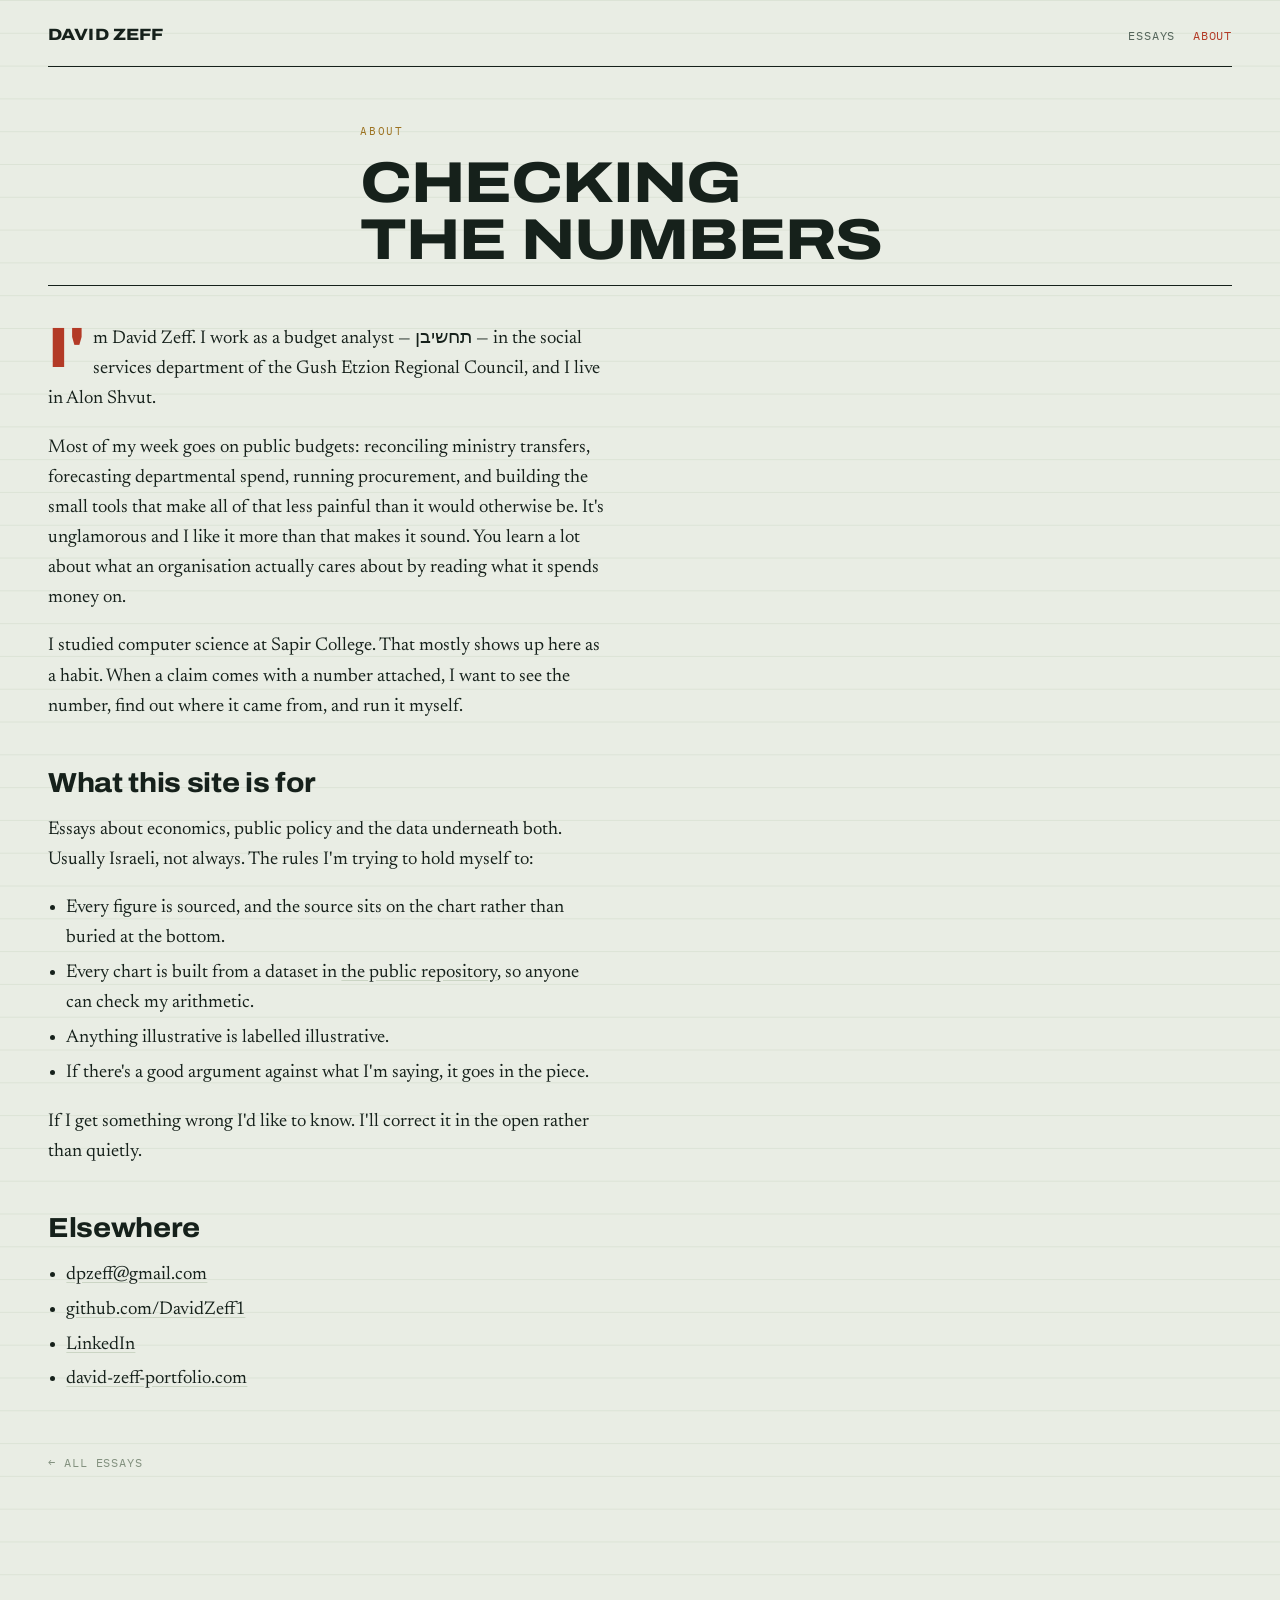
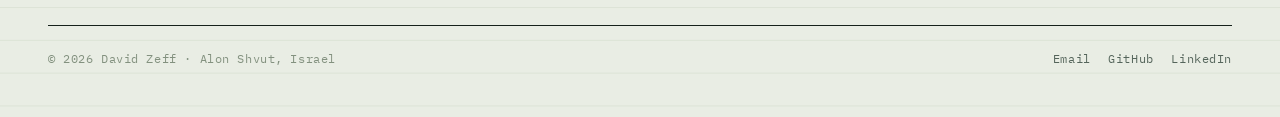
==== about.html @ 168966e4 "Rewrite the prose in a plainer voice; add flags to the country charts The essay leaned hard on a few" ====
<!DOCTYPE html>
<html lang="en">
<head>
<meta charset="utf-8">
<meta name="viewport" content="width=device-width, initial-scale=1">
<title>About — David Zeff</title>
<meta name="description" content="David Zeff — budget analyst at the Gush Etzion Regional Council, writing about economics, policy and data.">
<link rel="preconnect" href="https://fonts.googleapis.com">
<link rel="preconnect" href="https://fonts.gstatic.com" crossorigin>
<link href="https://fonts.googleapis.com/css2?family=Archivo:wdth,wght@62..125,100..900&family=IBM+Plex+Mono:wght@400;500;600&family=Newsreader:opsz,wght@6..72,300..700&display=swap" rel="stylesheet">
<link rel="stylesheet" href="assets/styles.css">
</head>
<body>
<a class="skip" href="#main">Skip to content</a>
<div class="shell">
  <header class="masthead">
    <a class="masthead__name" href="./">David Zeff</a>
    <nav class="masthead__nav">
      <a href="./">Essays</a>
      <a href="about.html" aria-current="page">About</a>
    </nav>
  </header>

  <main id="main" class="article">
    <div class="article__head">
      <div class="col">
        <p class="eyebrow">About</p>
        <h1 class="article__title">Checking the numbers</h1>
      </div>
    </div>

    <div class="prose">
      <p class="lede">I'm David Zeff. I work as a budget analyst — תחשיבן — in the social services
        department of the Gush Etzion Regional Council, and I live in Alon Shvut.</p>

      <p>Most of my week goes on public budgets: reconciling ministry transfers, forecasting
        departmental spend, running procurement, and building the small tools that make all of that
        less painful than it would otherwise be. It's unglamorous and I like it more than that makes
        it sound. You learn a lot about what an organisation actually cares about by reading what it
        spends money on.</p>

      <p>I studied computer science at Sapir College. That mostly shows up here as a habit. When a
        claim comes with a number attached, I want to see the number, find out where it came from,
        and run it myself.</p>

      <h2>What this site is for</h2>

      <p>Essays about economics, public policy and the data underneath both. Usually Israeli, not
        always. The rules I'm trying to hold myself to:</p>

      <ul>
        <li>Every figure is sourced, and the source sits on the chart rather than buried at the bottom.</li>
        <li>Every chart is built from a dataset in <a href="https://github.com/DavidZeff1">the public
          repository</a>, so anyone can check my arithmetic.</li>
        <li>Anything illustrative is labelled illustrative.</li>
        <li>If there's a good argument against what I'm saying, it goes in the piece.</li>
      </ul>

      <p>If I get something wrong I'd like to know. I'll correct it in the open rather than
        quietly.</p>

      <h2>Elsewhere</h2>
      <ul>
        <li><a href="mailto:dpzeff@gmail.com">dpzeff@gmail.com</a></li>
        <li><a href="https://github.com/DavidZeff1">github.com/DavidZeff1</a></li>
        <li><a href="https://linkedin.com/in/david-zeff-computerscience141592">LinkedIn</a></li>
        <li><a href="https://david-zeff-portfolio.com">david-zeff-portfolio.com</a></li>
      </ul>

      <p><a class="backlink" href="./">← All essays</a></p>
    </div>
  </main>

  <footer class="foot">
    <span>© 2026 David Zeff · Alon Shvut, Israel</span>
    <span class="foot__links">
      <a href="mailto:dpzeff@gmail.com">Email</a>
      <a href="https://github.com/DavidZeff1">GitHub</a>
      <a href="https://linkedin.com/in/david-zeff-computerscience141592">LinkedIn</a>
    </span>
  </footer>
</div>
</body>
</html>
---- assets/styles.css ----
/* ==================================================================
   David Zeff — design tokens
   Palette is drawn from accountants' ledger paper and the colours of
   Israeli banknotes: a cool green-grey stock, deep green-black ink,
   the red of the ₪20 note for prices, the teal of value regained.
   ================================================================== */
:root {
  --paper:    #E9EDE4;
  --panel:    #F4F6F0;
  --ink:      #16211B;
  --ink-soft: #55655B;
  --ink-mute: #83917F;
  --rule:     #CBD5C4;
  --rule-2:   #DCE3D6;
  --price:    #B33A26;
  --gain:     #1B6A5C;
  --gold:     #9C7220;

  --display: 'Archivo', system-ui, sans-serif;
  --body:    'Newsreader', Georgia, serif;
  --mono:    'IBM Plex Mono', ui-monospace, monospace;

  --measure: 35rem;
  --gutter:  clamp(1.15rem, 5vw, 2.5rem);
}

*, *::before, *::after { box-sizing: border-box; }

html { -webkit-text-size-adjust: 100%; scroll-behavior: smooth; }
@media (prefers-reduced-motion: reduce) {
  html { scroll-behavior: auto; }
  *, *::before, *::after { animation-duration: .01ms !important; transition-duration: .01ms !important; }
}

body {
  margin: 0;
  background: var(--paper);
  color: var(--ink);
  font-family: var(--body);
  font-size: clamp(1.02rem, .4vw + .95rem, 1.16rem);
  line-height: 1.62;
  font-optical-sizing: auto;
  /* faint ledger rule, the material the whole thing sits on */
  background-image: linear-gradient(var(--rule-2) 1px, transparent 1px);
  background-size: 100% 2.05rem;
}

::selection { background: var(--gold); color: var(--panel); }

a { color: inherit; text-decoration-color: var(--rule); text-underline-offset: .18em; }
a:hover { text-decoration-color: var(--price); }
:focus-visible { outline: 2.5px solid var(--price); outline-offset: 3px; border-radius: 1px; }

.shell { width: min(100% - var(--gutter) * 2, 74rem); margin-inline: auto; }
.col   { width: min(100%, var(--measure)); margin-inline: auto; }

/* ---------- masthead ---------- */
.masthead {
  display: flex; align-items: baseline; justify-content: space-between;
  gap: 1rem; padding: 1.4rem 0 1.1rem; border-bottom: 1.5px solid var(--ink);
}
.masthead__name {
  font-family: var(--display); font-variation-settings: 'wdth' 118, 'wght' 800;
  font-size: 1.02rem; letter-spacing: .01em; text-transform: uppercase;
  text-decoration: none;
}
.masthead__nav { display: flex; gap: 1.1rem; font-family: var(--mono); font-size: .74rem;
  letter-spacing: .07em; text-transform: uppercase; }
.masthead__nav a { text-decoration: none; color: var(--ink-soft); }
.masthead__nav a:hover, .masthead__nav a[aria-current] { color: var(--price); }

/* ---------- eyebrow / labels ---------- */
.eyebrow {
  font-family: var(--mono); font-size: .7rem; letter-spacing: .16em;
  text-transform: uppercase; color: var(--gold); margin: 0 0 .85rem;
}

/* ---------- hero ---------- */
.hero { padding: clamp(2.4rem, 6vw, 4.2rem) 0 0; }
.hero__title {
  font-family: var(--display);
  font-variation-settings: 'wdth' 122, 'wght' 780;
  font-size: clamp(2.15rem, 7.2vw, 4.6rem);
  line-height: .96; letter-spacing: -.018em; text-transform: uppercase;
  margin: 0 0 1.1rem; max-width: 15ch; text-wrap: balance;
}
.hero__title em { font-style: normal; color: var(--price); }
.hero__deck {
  font-size: clamp(1.06rem, .5vw + 1rem, 1.28rem); color: var(--ink-soft);
  max-width: 46ch; margin: 0 0 1.6rem;
}
.hero__meta {
  font-family: var(--mono); font-size: .74rem; letter-spacing: .06em;
  text-transform: uppercase; color: var(--ink-mute);
  display: flex; flex-wrap: wrap; gap: .5rem 1rem; margin-bottom: 2.2rem;
}

/* ---------- figures ---------- */
.figure { margin: 2.9rem 0; }
.figure--wide { width: min(100%, 68rem); margin-inline: auto; }
.figure__frame {
  background: var(--panel); border: 1.5px solid var(--ink);
  padding: clamp(.9rem, 2.4vw, 1.5rem); overflow: hidden;
}
.figure__title {
  font-family: var(--display); font-variation-settings: 'wdth' 112, 'wght' 720;
  font-size: clamp(1rem, .5vw + .9rem, 1.2rem); text-transform: uppercase;
  letter-spacing: -.005em; margin: 0 0 .3rem;
}
.figure__sub { font-size: .93rem; color: var(--ink-soft); margin: 0 0 1.1rem; max-width: 60ch; }
.figure__src {
  font-family: var(--mono); font-size: .68rem; line-height: 1.55; color: var(--ink-mute);
  margin: .85rem 0 0; padding-top: .7rem; border-top: 1px solid var(--rule); max-width: 72ch;
}
.chart-svg { display: block; overflow: visible; }

/* ---------- chart internals ---------- */
.slope-line   { stroke: var(--rule); stroke-width: 1.1; }
.slope-line.is-named  { stroke: var(--ink-mute); stroke-width: 1.4; }
.slope-line.is-israel { stroke: var(--price); stroke-width: 3; stroke-linecap: round; }
.slope-dot    { fill: var(--ink-soft); }
.slope-dot.is-israel { fill: var(--price); }
.slope-name   { font-family: var(--mono); font-size: 10px; fill: var(--ink-soft);
                font-variant-numeric: tabular-nums; }
.slope-name.is-israel { fill: var(--price); font-weight: 600; font-size: 11.5px; }
.slope-head   { font-family: var(--mono); font-size: 10px; letter-spacing: .1em; fill: var(--ink); }
.slope-sub    { font-family: var(--mono); font-size: 9px; fill: var(--ink-mute); }

.bar          { fill: var(--ink-mute); }
.bar.is-high  { fill: var(--gold); }
.bar.is-israel{ fill: var(--price); }
.bar-name     { font-family: var(--mono); font-size: 10px; fill: var(--ink-soft); }
.bar-name.is-israel, .bar-val.is-israel { fill: var(--price); font-weight: 600; }
.bar-val      { font-family: var(--mono); font-size: 10px; fill: var(--ink-soft);
                font-variant-numeric: tabular-nums; }

.rule-v { stroke: var(--rule); stroke-width: 1; }
.rule-h { stroke: var(--rule-2); stroke-width: 1; }
.rule-avg { stroke: var(--gain); stroke-width: 1.4; stroke-dasharray: 3 3; }
.axis-lab { font-family: var(--mono); font-size: 9.5px; fill: var(--ink-mute);
            font-variant-numeric: tabular-nums; }
.axis-title { font-family: var(--mono); font-size: 9.5px; letter-spacing: .1em; fill: var(--ink-soft); }

.dot { fill: var(--ink-mute); opacity: .62; }
.dot.is-israel { fill: var(--price); opacity: 1; }
.trend { stroke: var(--gain); stroke-width: 1.5; stroke-dasharray: 5 4; }
.gap-line { stroke: var(--price); stroke-width: 1.2; stroke-dasharray: 2 3; }
.pt-name { font-family: var(--mono); font-size: 11px; font-weight: 600; letter-spacing: .08em; }
.pt-name.is-israel { fill: var(--price); }
.pt-note { font-family: var(--mono); font-size: 9.5px; fill: var(--ink-soft); }

.bud       { stroke: var(--panel); stroke-width: 1.5; }
.bud-0 { fill: #2C4038; } .bud-1 { fill: #46584D; }
.bud-2 { fill: #6E7C71; } .bud-3 { fill: #97A197; }
.bud-left  { fill: var(--gain); }
.bud-lab   { font-family: var(--mono); font-size: 9px; letter-spacing: .07em; fill: var(--panel); }
.bud-num   { font-family: var(--mono); font-size: 11px; font-weight: 600; fill: var(--panel);
             font-variant-numeric: tabular-nums; }
.bud-head  { font-family: var(--mono); font-size: 9.5px; letter-spacing: .11em; fill: var(--ink-soft); }
.bud-foot  { font-family: var(--mono); font-size: 10px; fill: var(--gain); }

/* ---------- article ---------- */
.article { padding-bottom: 4rem; }
.article__head { padding: clamp(2rem, 5vw, 3.4rem) 0 0; border-bottom: 1.5px solid var(--ink);
  margin-bottom: 2.4rem; }
.article__title {
  font-family: var(--display); font-variation-settings: 'wdth' 120, 'wght' 780;
  font-size: clamp(1.95rem, 6vw, 3.6rem); line-height: 1; letter-spacing: -.018em;
  text-transform: uppercase; margin: 0 0 1rem; max-width: 17ch; text-wrap: balance;
}
.article__deck { font-size: clamp(1.05rem, .5vw + 1rem, 1.24rem); color: var(--ink-soft);
  max-width: 52ch; margin: 0 0 1.4rem; }
.article__meta { font-family: var(--mono); font-size: .72rem; letter-spacing: .07em;
  text-transform: uppercase; color: var(--ink-mute); display: flex; flex-wrap: wrap;
  gap: .4rem .95rem; padding-bottom: 1.5rem; }

.prose > * { margin-inline: auto; width: min(100%, var(--measure)); }
.prose > .figure--wide, .prose > .keylist { width: min(100%, 68rem); }
.prose p { margin: 0 0 1.15rem; }
.prose h2 {
  font-family: var(--display); font-variation-settings: 'wdth' 108, 'wght' 760;
  font-size: clamp(1.32rem, 1vw + 1.1rem, 1.72rem); line-height: 1.12;
  letter-spacing: -.012em; margin: 2.9rem 0 1rem; text-wrap: balance;
}
.prose h3 {
  font-family: var(--display); font-variation-settings: 'wdth' 102, 'wght' 700;
  font-size: 1.08rem; margin: 2.1rem 0 .6rem; letter-spacing: -.005em;
}
.prose h3 .num {
  font-family: var(--mono); font-size: .78rem; color: var(--price);
  margin-right: .55rem; font-weight: 600;
}
.prose ul { margin: 0 0 1.15rem; padding-left: 1.15rem; }
.prose li { margin-bottom: .3rem; }
.prose strong { font-weight: 650; }
.prose em.term { font-style: normal; font-family: var(--mono); font-size: .88em;
  background: var(--panel); padding: .05em .3em; border-bottom: 1px solid var(--rule); }

.lede::first-letter {
  font-family: var(--display); font-variation-settings: 'wdth' 122, 'wght' 800;
  float: left; font-size: 3.55rem; line-height: .78; padding: .1rem .5rem .1rem 0;
  color: var(--price);
}

.pull {
  border-left: 3px solid var(--price); padding: .15rem 0 .15rem 1.15rem;
  margin: 2.1rem auto; font-family: var(--display);
  font-variation-settings: 'wdth' 106, 'wght' 620;
  font-size: clamp(1.16rem, 1vw + 1rem, 1.46rem); line-height: 1.25; letter-spacing: -.01em;
}

.note {
  background: var(--panel); border: 1.5px solid var(--rule); padding: 1.1rem 1.25rem;
  margin: 2.2rem auto; font-size: .96rem;
}
.note p { margin: 0 0 .7rem; }
.note p:last-child { margin-bottom: 0; }
.note__tag { font-family: var(--mono); font-size: .67rem; letter-spacing: .14em;
  text-transform: uppercase; color: var(--gain); display: block; margin-bottom: .5rem; }

/* key numbers strip */
.keylist { display: grid; gap: 1px; background: var(--ink); border: 1.5px solid var(--ink);
  grid-template-columns: repeat(auto-fit, minmax(11rem, 1fr)); margin: 2.4rem auto; }
.keylist div { background: var(--panel); padding: 1.05rem 1.1rem; }
.keylist dt { font-family: var(--mono); font-size: .66rem; letter-spacing: .1em;
  text-transform: uppercase; color: var(--ink-mute); margin-bottom: .45rem; }
.keylist dd { margin: 0; font-family: var(--display);
  font-variation-settings: 'wdth' 112, 'wght' 760; font-size: 1.75rem; line-height: 1;
  font-variant-numeric: tabular-nums; }
.keylist dd small { display: block; font-family: var(--body); font-variation-settings: normal;
  font-size: .8rem; font-weight: 400; color: var(--ink-soft); margin-top: .4rem; line-height: 1.4; }
.keylist .hot dd { color: var(--price); }

/* ---------- post list ---------- */
.postlist { border-top: 1.5px solid var(--ink); margin-top: 3rem; }
.postlist__item { display: block; text-decoration: none; padding: 1.5rem 0;
  border-bottom: 1px solid var(--rule); transition: padding-left .18s ease; }
.postlist__item:hover { padding-left: .55rem; }
.postlist__kicker { font-family: var(--mono); font-size: .68rem; letter-spacing: .1em;
  text-transform: uppercase; color: var(--ink-mute); display: block; margin-bottom: .5rem; }
.postlist__title { font-family: var(--display);
  font-variation-settings: 'wdth' 110, 'wght' 720; font-size: clamp(1.15rem, 2vw, 1.5rem);
  line-height: 1.16; margin: 0 0 .45rem; }
.postlist__item:hover .postlist__title { color: var(--price); }
.postlist__blurb { color: var(--ink-soft); font-size: .98rem; margin: 0; max-width: 56ch; }
.postlist__soon { padding: 1.5rem 0; border-bottom: 1px solid var(--rule);
  font-family: var(--mono); font-size: .78rem; color: var(--ink-mute); }

/* ---------- about ---------- */
.bio { border-top: 1.5px solid var(--ink); margin-top: 3.4rem; padding-top: 1.6rem;
  display: grid; gap: 1.4rem; grid-template-columns: minmax(0, 1fr); }
@media (min-width: 46rem) { .bio { grid-template-columns: 12rem minmax(0, 1fr); gap: 2.2rem; } }
.bio__label { font-family: var(--mono); font-size: .7rem; letter-spacing: .14em;
  text-transform: uppercase; color: var(--gold); }
.bio p { margin: 0 0 .9rem; max-width: 54ch; }
.bio p:last-child { margin-bottom: 0; }

/* ---------- footer ---------- */
.foot { border-top: 1.5px solid var(--ink); margin-top: 4rem; padding: 1.5rem 0 3rem;
  display: flex; flex-wrap: wrap; gap: .6rem 1.4rem; justify-content: space-between;
  font-family: var(--mono); font-size: .72rem; letter-spacing: .05em; color: var(--ink-mute); }
.foot a { color: var(--ink-soft); text-decoration: none; }
.foot a:hover { color: var(--price); }
.foot__links { display: flex; flex-wrap: wrap; gap: 1.1rem; }

.backlink { font-family: var(--mono); font-size: .72rem; letter-spacing: .08em;
  text-transform: uppercase; color: var(--ink-mute); text-decoration: none;
  display: inline-block; margin-top: 2.6rem; }
.backlink:hover { color: var(--price); }

.skip { position: absolute; left: -9999px; }
.skip:focus { left: var(--gutter); top: .6rem; z-index: 20; background: var(--ink);
  color: var(--paper); padding: .55rem .9rem; font-family: var(--mono); font-size: .78rem; }
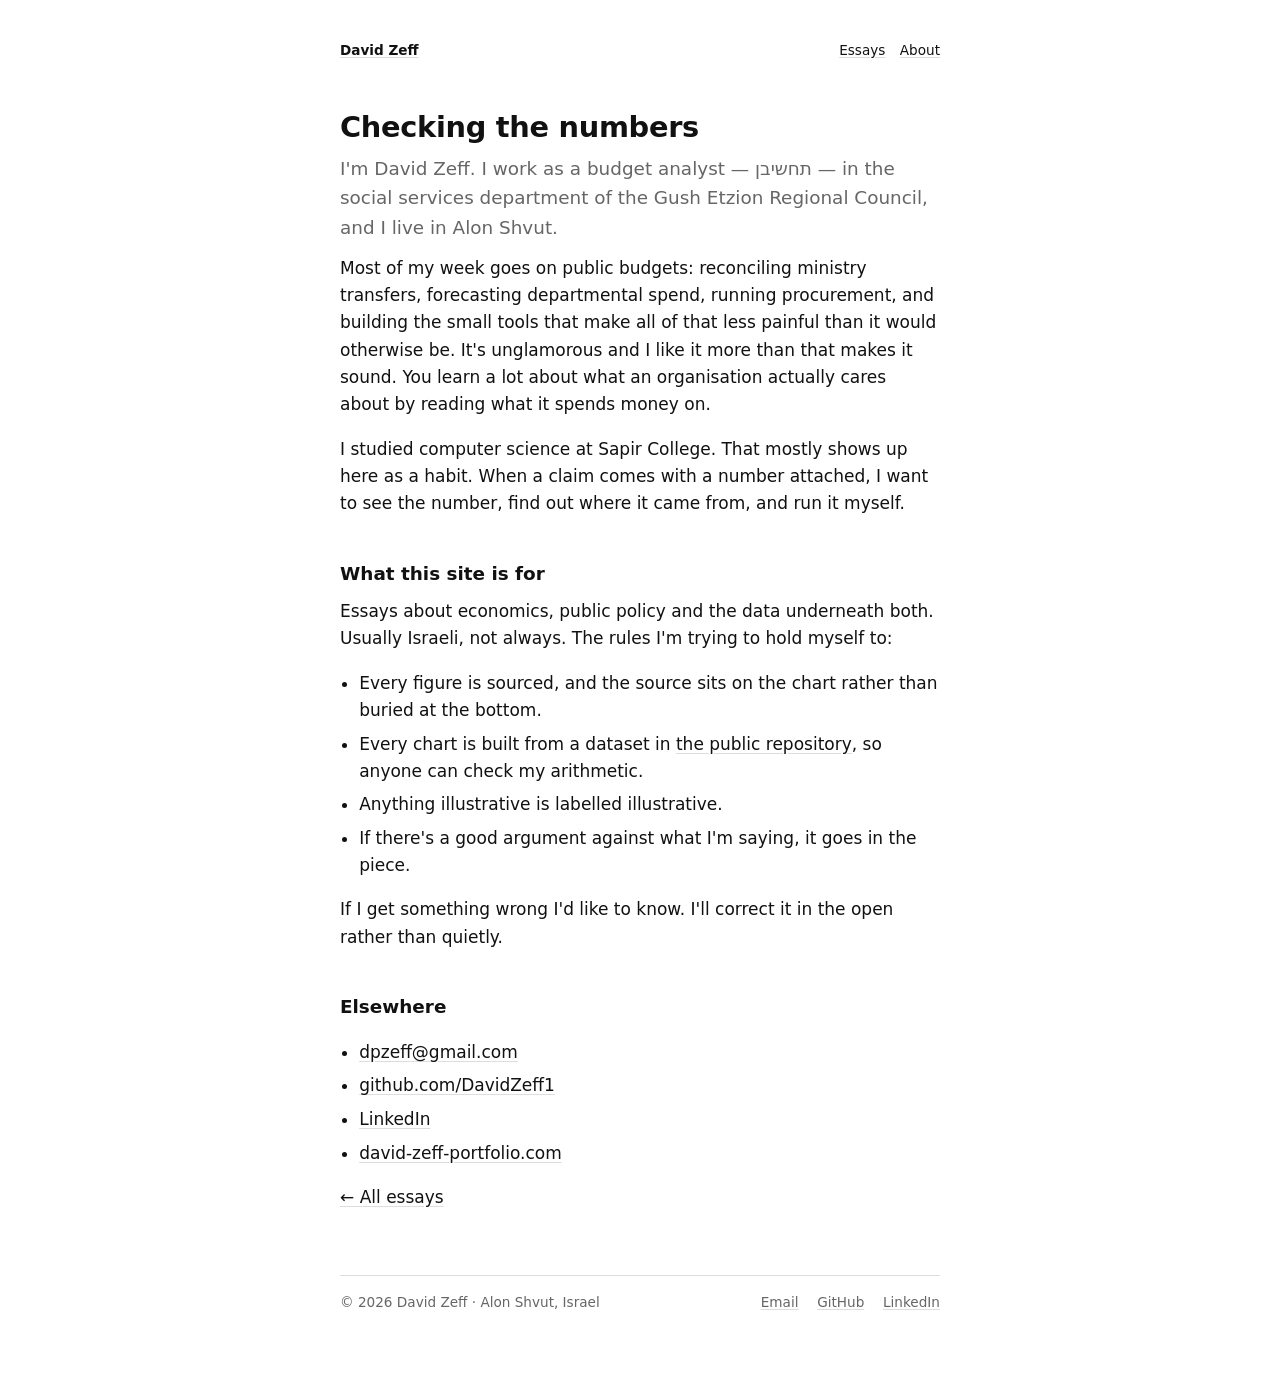
==== commit 65c12e91: "Strip the styling back: minimal CSS, plain markup, no web fonts Replaces the design-token system wit" ====
--- a/about.html
+++ b/about.html
@@ -5,80 +5,67 @@
 <meta name="viewport" content="width=device-width, initial-scale=1">
 <title>About — David Zeff</title>
 <meta name="description" content="David Zeff — budget analyst at the Gush Etzion Regional Council, writing about economics, policy and data.">
-<link rel="preconnect" href="https://fonts.googleapis.com">
-<link rel="preconnect" href="https://fonts.gstatic.com" crossorigin>
-<link href="https://fonts.googleapis.com/css2?family=Archivo:wdth,wght@62..125,100..900&family=IBM+Plex+Mono:wght@400;500;600&family=Newsreader:opsz,wght@6..72,300..700&display=swap" rel="stylesheet">
 <link rel="stylesheet" href="assets/styles.css">
 </head>
 <body>
 <a class="skip" href="#main">Skip to content</a>
-<div class="shell">
-  <header class="masthead">
-    <a class="masthead__name" href="./">David Zeff</a>
-    <nav class="masthead__nav">
-      <a href="./">Essays</a>
-      <a href="about.html" aria-current="page">About</a>
-    </nav>
-  </header>
 
-  <main id="main" class="article">
-    <div class="article__head">
-      <div class="col">
-        <p class="eyebrow">About</p>
-        <h1 class="article__title">Checking the numbers</h1>
-      </div>
-    </div>
+<header>
+  <a href="./"><b>David Zeff</b></a>
+  <nav><a href="./">Essays</a><a href="about.html">About</a></nav>
+</header>
 
-    <div class="prose">
-      <p class="lede">I'm David Zeff. I work as a budget analyst — תחשיבן — in the social services
-        department of the Gush Etzion Regional Council, and I live in Alon Shvut.</p>
+<main id="main">
 
-      <p>Most of my week goes on public budgets: reconciling ministry transfers, forecasting
-        departmental spend, running procurement, and building the small tools that make all of that
-        less painful than it would otherwise be. It's unglamorous and I like it more than that makes
-        it sound. You learn a lot about what an organisation actually cares about by reading what it
-        spends money on.</p>
+  <h1>Checking the numbers</h1>
+  <p class="deck">I'm David Zeff. I work as a budget analyst — תחשיבן — in the social services
+    department of the Gush Etzion Regional Council, and I live in Alon Shvut.</p>
 
-      <p>I studied computer science at Sapir College. That mostly shows up here as a habit. When a
-        claim comes with a number attached, I want to see the number, find out where it came from,
-        and run it myself.</p>
+  <p>Most of my week goes on public budgets: reconciling ministry transfers, forecasting
+    departmental spend, running procurement, and building the small tools that make all of that
+    less painful than it would otherwise be. It's unglamorous and I like it more than that makes
+    it sound. You learn a lot about what an organisation actually cares about by reading what it
+    spends money on.</p>
 
-      <h2>What this site is for</h2>
+  <p>I studied computer science at Sapir College. That mostly shows up here as a habit. When a
+    claim comes with a number attached, I want to see the number, find out where it came from,
+    and run it myself.</p>
 
-      <p>Essays about economics, public policy and the data underneath both. Usually Israeli, not
-        always. The rules I'm trying to hold myself to:</p>
+  <h2>What this site is for</h2>
 
-      <ul>
-        <li>Every figure is sourced, and the source sits on the chart rather than buried at the bottom.</li>
-        <li>Every chart is built from a dataset in <a href="https://github.com/DavidZeff1">the public
-          repository</a>, so anyone can check my arithmetic.</li>
-        <li>Anything illustrative is labelled illustrative.</li>
-        <li>If there's a good argument against what I'm saying, it goes in the piece.</li>
-      </ul>
+  <p>Essays about economics, public policy and the data underneath both. Usually Israeli, not
+    always. The rules I'm trying to hold myself to:</p>
 
-      <p>If I get something wrong I'd like to know. I'll correct it in the open rather than
-        quietly.</p>
+  <ul>
+    <li>Every figure is sourced, and the source sits on the chart rather than buried at the bottom.</li>
+    <li>Every chart is built from a dataset in <a href="https://github.com/DavidZeff1">the public
+      repository</a>, so anyone can check my arithmetic.</li>
+    <li>Anything illustrative is labelled illustrative.</li>
+    <li>If there's a good argument against what I'm saying, it goes in the piece.</li>
+  </ul>
 
-      <h2>Elsewhere</h2>
-      <ul>
-        <li><a href="mailto:dpzeff@gmail.com">dpzeff@gmail.com</a></li>
-        <li><a href="https://github.com/DavidZeff1">github.com/DavidZeff1</a></li>
-        <li><a href="https://linkedin.com/in/david-zeff-computerscience141592">LinkedIn</a></li>
-        <li><a href="https://david-zeff-portfolio.com">david-zeff-portfolio.com</a></li>
-      </ul>
+  <p>If I get something wrong I'd like to know. I'll correct it in the open rather than quietly.</p>
 
-      <p><a class="backlink" href="./">← All essays</a></p>
-    </div>
-  </main>
+  <h2>Elsewhere</h2>
+  <ul>
+    <li><a href="mailto:dpzeff@gmail.com">dpzeff@gmail.com</a></li>
+    <li><a href="https://github.com/DavidZeff1">github.com/DavidZeff1</a></li>
+    <li><a href="https://linkedin.com/in/david-zeff-computerscience141592">LinkedIn</a></li>
+    <li><a href="https://david-zeff-portfolio.com">david-zeff-portfolio.com</a></li>
+  </ul>
 
-  <footer class="foot">
-    <span>© 2026 David Zeff · Alon Shvut, Israel</span>
-    <span class="foot__links">
-      <a href="mailto:dpzeff@gmail.com">Email</a>
-      <a href="https://github.com/DavidZeff1">GitHub</a>
-      <a href="https://linkedin.com/in/david-zeff-computerscience141592">LinkedIn</a>
-    </span>
-  </footer>
-</div>
+  <p><a href="./">← All essays</a></p>
+
+</main>
+
+<footer>
+  <span>© 2026 David Zeff · Alon Shvut, Israel</span>
+  <span>
+    <a href="mailto:dpzeff@gmail.com">Email</a>
+    <a href="https://github.com/DavidZeff1">GitHub</a>
+    <a href="https://linkedin.com/in/david-zeff-computerscience141592">LinkedIn</a>
+  </span>
+</footer>
+
 </body>
 </html>
--- a/assets/styles.css
+++ b/assets/styles.css
@@ -1,273 +1,107 @@
-/* ==================================================================
-   David Zeff — design tokens
-   Palette is drawn from accountants' ledger paper and the colours of
-   Israeli banknotes: a cool green-grey stock, deep green-black ink,
-   the red of the ₪20 note for prices, the teal of value regained.
-   ================================================================== */
+/* ------------------------------------------------------------------
+   Minimal stylesheet. System fonts, one column, one accent colour.
+   No web fonts, so no external requests.
+   ------------------------------------------------------------------ */
+
 :root {
-  --paper:    #E9EDE4;
-  --panel:    #F4F6F0;
-  --ink:      #16211B;
-  --ink-soft: #55655B;
-  --ink-mute: #83917F;
-  --rule:     #CBD5C4;
-  --rule-2:   #DCE3D6;
-  --price:    #B33A26;
-  --gain:     #1B6A5C;
-  --gold:     #9C7220;
-
-  --display: 'Archivo', system-ui, sans-serif;
-  --body:    'Newsreader', Georgia, serif;
-  --mono:    'IBM Plex Mono', ui-monospace, monospace;
-
-  --measure: 35rem;
-  --gutter:  clamp(1.15rem, 5vw, 2.5rem);
+  --fg:     #111;
+  --muted:  #666;
+  --line:   #ddd;
+  --accent: #b3311f;
+  --mono:   ui-monospace, SFMono-Regular, Menlo, monospace;
 }
 
 *, *::before, *::after { box-sizing: border-box; }
 
-html { -webkit-text-size-adjust: 100%; scroll-behavior: smooth; }
-@media (prefers-reduced-motion: reduce) {
-  html { scroll-behavior: auto; }
-  *, *::before, *::after { animation-duration: .01ms !important; transition-duration: .01ms !important; }
+body {
+  max-width: 40rem;
+  margin: 0 auto;
+  padding: 2.5rem 1.25rem 4rem;
+  background: #fff;
+  color: var(--fg);
+  font: 1.0625rem/1.6 system-ui, -apple-system, sans-serif;
 }
 
-body {
-  margin: 0;
-  background: var(--paper);
-  color: var(--ink);
-  font-family: var(--body);
-  font-size: clamp(1.02rem, .4vw + .95rem, 1.16rem);
-  line-height: 1.62;
-  font-optical-sizing: auto;
-  /* faint ledger rule, the material the whole thing sits on */
-  background-image: linear-gradient(var(--rule-2) 1px, transparent 1px);
-  background-size: 100% 2.05rem;
+a { color: inherit; text-decoration-color: var(--line); text-underline-offset: .15em; }
+a:hover { text-decoration-color: var(--accent); }
+
+/* --- header and footer --- */
+header, footer {
+  display: flex; justify-content: space-between; flex-wrap: wrap;
+  gap: .5rem 1rem; font-size: .85rem;
 }
+header { margin-bottom: 3rem; }
+footer { margin-top: 4rem; padding-top: 1rem; border-top: 1px solid var(--line); color: var(--muted); }
+nav a + a, footer span a + a { margin-left: .9rem; }
 
-::selection { background: var(--gold); color: var(--panel); }
+/* --- text --- */
+h1 { font-size: 1.8rem; line-height: 1.2; margin: 0 0 .6rem; letter-spacing: -.01em; }
+h2 { font-size: 1.15rem; margin: 2.6rem 0 .6rem; }
+h3 { font-size: 1rem; margin: 1.8rem 0 .4rem; }
+p  { margin: 0 0 1.1rem; }
+ul, ol { padding-left: 1.2rem; }
+li { margin-bottom: .4rem; }
 
-a { color: inherit; text-decoration-color: var(--rule); text-underline-offset: .18em; }
-a:hover { text-decoration-color: var(--price); }
-:focus-visible { outline: 2.5px solid var(--price); outline-offset: 3px; border-radius: 1px; }
+.deck { font-size: 1.15rem; color: var(--muted); margin-bottom: .8rem; }
+.meta { font-family: var(--mono); font-size: .75rem; color: var(--muted); margin-bottom: 2.5rem; }
+.meta span + span::before { content: " · "; }
 
-.shell { width: min(100% - var(--gutter) * 2, 74rem); margin-inline: auto; }
-.col   { width: min(100%, var(--measure)); margin-inline: auto; }
+blockquote { margin: 2.2rem 0; padding-left: 1rem; border-left: 2px solid var(--accent); font-size: 1.15rem; }
+aside { margin: 2.2rem 0; padding-left: 1rem; border-left: 2px solid var(--line); font-size: .95rem; color: var(--muted); }
+aside b { color: var(--fg); }
 
-/* ---------- masthead ---------- */
-.masthead {
-  display: flex; align-items: baseline; justify-content: space-between;
-  gap: 1rem; padding: 1.4rem 0 1.1rem; border-bottom: 1.5px solid var(--ink);
-}
-.masthead__name {
-  font-family: var(--display); font-variation-settings: 'wdth' 118, 'wght' 800;
-  font-size: 1.02rem; letter-spacing: .01em; text-transform: uppercase;
-  text-decoration: none;
-}
-.masthead__nav { display: flex; gap: 1.1rem; font-family: var(--mono); font-size: .74rem;
-  letter-spacing: .07em; text-transform: uppercase; }
-.masthead__nav a { text-decoration: none; color: var(--ink-soft); }
-.masthead__nav a:hover, .masthead__nav a[aria-current] { color: var(--price); }
+/* --- key numbers --- */
+dl { display: grid; grid-template-columns: repeat(auto-fit, minmax(8.5rem, 1fr)); gap: 1.2rem;
+     margin: 2rem 0; padding: 1.2rem 0; border-top: 1px solid var(--line); border-bottom: 1px solid var(--line); }
+dt { font-family: var(--mono); font-size: .7rem; color: var(--muted); }
+dd { margin: .25rem 0 0; font-size: 1.4rem; line-height: 1.1; }
+dd small { display: block; font-size: .8rem; color: var(--muted); margin-top: .3rem; line-height: 1.4; }
+.hi dd { color: var(--accent); }
 
-/* ---------- eyebrow / labels ---------- */
-.eyebrow {
-  font-family: var(--mono); font-size: .7rem; letter-spacing: .16em;
-  text-transform: uppercase; color: var(--gold); margin: 0 0 .85rem;
-}
+/* --- figures --- */
+figure { margin: 2.2rem 0; }
+figure > p { font-size: .85rem; color: var(--muted); margin-bottom: .6rem; }
+figure > p b { color: var(--fg); }
+figcaption { font-family: var(--mono); font-size: .68rem; line-height: 1.5; color: var(--muted); margin-top: .5rem; }
 
-/* ---------- hero ---------- */
-.hero { padding: clamp(2.4rem, 6vw, 4.2rem) 0 0; }
-.hero__title {
-  font-family: var(--display);
-  font-variation-settings: 'wdth' 122, 'wght' 780;
-  font-size: clamp(2.15rem, 7.2vw, 4.6rem);
-  line-height: .96; letter-spacing: -.018em; text-transform: uppercase;
-  margin: 0 0 1.1rem; max-width: 15ch; text-wrap: balance;
-}
-.hero__title em { font-style: normal; color: var(--price); }
-.hero__deck {
-  font-size: clamp(1.06rem, .5vw + 1rem, 1.28rem); color: var(--ink-soft);
-  max-width: 46ch; margin: 0 0 1.6rem;
-}
-.hero__meta {
-  font-family: var(--mono); font-size: .74rem; letter-spacing: .06em;
-  text-transform: uppercase; color: var(--ink-mute);
-  display: flex; flex-wrap: wrap; gap: .5rem 1rem; margin-bottom: 2.2rem;
-}
+/* --- post list --- */
+.posts { list-style: none; padding: 0; margin: 0; }
+.posts li { margin: 0; padding: 1rem 0; border-top: 1px solid var(--line); }
+.posts a { font-size: 1.1rem; text-decoration: none; }
+.posts a:hover { text-decoration: underline; }
+.posts p { margin: .35rem 0 0; font-size: .95rem; color: var(--muted); }
 
-/* ---------- figures ---------- */
-.figure { margin: 2.9rem 0; }
-.figure--wide { width: min(100%, 68rem); margin-inline: auto; }
-.figure__frame {
-  background: var(--panel); border: 1.5px solid var(--ink);
-  padding: clamp(.9rem, 2.4vw, 1.5rem); overflow: hidden;
-}
-.figure__title {
-  font-family: var(--display); font-variation-settings: 'wdth' 112, 'wght' 720;
-  font-size: clamp(1rem, .5vw + .9rem, 1.2rem); text-transform: uppercase;
-  letter-spacing: -.005em; margin: 0 0 .3rem;
-}
-.figure__sub { font-size: .93rem; color: var(--ink-soft); margin: 0 0 1.1rem; max-width: 60ch; }
-.figure__src {
-  font-family: var(--mono); font-size: .68rem; line-height: 1.55; color: var(--ink-mute);
-  margin: .85rem 0 0; padding-top: .7rem; border-top: 1px solid var(--rule); max-width: 72ch;
-}
-.chart-svg { display: block; overflow: visible; }
+/* --- charts (plain SVG, classes come from charts.js) --- */
+/* defaults go on the svg element itself, not on a `.chart-svg text`
+   descendant selector, which would outrank every one-class rule below */
+.chart-svg { display: block; width: 100%; height: auto;
+             font-family: var(--mono); font-size: 10px; fill: var(--muted); }
+.slope-head, .axis-title, .bud-head { font-size: 9px; letter-spacing: .08em; fill: var(--fg); }
+.slope-sub, .axis-lab, .pt-note { font-size: 9px; }
 
-/* ---------- chart internals ---------- */
-.slope-line   { stroke: var(--rule); stroke-width: 1.1; }
-.slope-line.is-named  { stroke: var(--ink-mute); stroke-width: 1.4; }
-.slope-line.is-israel { stroke: var(--price); stroke-width: 3; stroke-linecap: round; }
-.slope-dot    { fill: var(--ink-soft); }
-.slope-dot.is-israel { fill: var(--price); }
-.slope-name   { font-family: var(--mono); font-size: 10px; fill: var(--ink-soft);
-                font-variant-numeric: tabular-nums; }
-.slope-name.is-israel { fill: var(--price); font-weight: 600; font-size: 11.5px; }
-.slope-head   { font-family: var(--mono); font-size: 10px; letter-spacing: .1em; fill: var(--ink); }
-.slope-sub    { font-family: var(--mono); font-size: 9px; fill: var(--ink-mute); }
+.slope-line { stroke: #dcdcdc; stroke-width: 1; }
+.slope-line.is-named { stroke: #aaa; }
+.slope-line.is-israel { stroke: var(--accent); stroke-width: 2; }
+.slope-dot, .dot { fill: #aaa; }
+.slope-dot.is-israel, .dot.is-israel { fill: var(--accent); }
+.slope-name.is-israel, .bar-name.is-israel, .bar-val.is-israel, .pt-name { fill: var(--accent); font-weight: 600; }
 
-.bar          { fill: var(--ink-mute); }
-.bar.is-high  { fill: var(--gold); }
-.bar.is-israel{ fill: var(--price); }
-.bar-name     { font-family: var(--mono); font-size: 10px; fill: var(--ink-soft); }
-.bar-name.is-israel, .bar-val.is-israel { fill: var(--price); font-weight: 600; }
-.bar-val      { font-family: var(--mono); font-size: 10px; fill: var(--ink-soft);
-                font-variant-numeric: tabular-nums; }
+.bar { fill: #d5d5d5; }
+.bar.is-high { fill: #aaa; }
+.bar.is-israel { fill: var(--accent); }
 
-.rule-v { stroke: var(--rule); stroke-width: 1; }
-.rule-h { stroke: var(--rule-2); stroke-width: 1; }
-.rule-avg { stroke: var(--gain); stroke-width: 1.4; stroke-dasharray: 3 3; }
-.axis-lab { font-family: var(--mono); font-size: 9.5px; fill: var(--ink-mute);
-            font-variant-numeric: tabular-nums; }
-.axis-title { font-family: var(--mono); font-size: 9.5px; letter-spacing: .1em; fill: var(--ink-soft); }
+.rule-v, .rule-h { stroke: var(--line); }
+.rule-avg { stroke: #aaa; stroke-dasharray: 2 3; }
+.trend { stroke: #999; stroke-dasharray: 4 3; }
+.gap-line { stroke: var(--accent); stroke-dasharray: 2 2; }
 
-.dot { fill: var(--ink-mute); opacity: .62; }
-.dot.is-israel { fill: var(--price); opacity: 1; }
-.trend { stroke: var(--gain); stroke-width: 1.5; stroke-dasharray: 5 4; }
-.gap-line { stroke: var(--price); stroke-width: 1.2; stroke-dasharray: 2 3; }
-.pt-name { font-family: var(--mono); font-size: 11px; font-weight: 600; letter-spacing: .08em; }
-.pt-name.is-israel { fill: var(--price); }
-.pt-note { font-family: var(--mono); font-size: 9.5px; fill: var(--ink-soft); }
+.bud-0 { fill: #9a9a9a; } .bud-1 { fill: #8a8a8a; }
+.bud-2 { fill: #7a7a7a; } .bud-3 { fill: #6a6a6a; }
+.bud-left { fill: var(--accent); }
+.bud-lab, .bud-num { fill: #fff; font-size: 9px; }
+.bud-num { font-size: 10px; font-weight: 600; }
+.bud-foot { fill: var(--accent); }
 
-.bud       { stroke: var(--panel); stroke-width: 1.5; }
-.bud-0 { fill: #2C4038; } .bud-1 { fill: #46584D; }
-.bud-2 { fill: #6E7C71; } .bud-3 { fill: #97A197; }
-.bud-left  { fill: var(--gain); }
-.bud-lab   { font-family: var(--mono); font-size: 9px; letter-spacing: .07em; fill: var(--panel); }
-.bud-num   { font-family: var(--mono); font-size: 11px; font-weight: 600; fill: var(--panel);
-             font-variant-numeric: tabular-nums; }
-.bud-head  { font-family: var(--mono); font-size: 9.5px; letter-spacing: .11em; fill: var(--ink-soft); }
-.bud-foot  { font-family: var(--mono); font-size: 10px; fill: var(--gain); }
-
-/* ---------- article ---------- */
-.article { padding-bottom: 4rem; }
-.article__head { padding: clamp(2rem, 5vw, 3.4rem) 0 0; border-bottom: 1.5px solid var(--ink);
-  margin-bottom: 2.4rem; }
-.article__title {
-  font-family: var(--display); font-variation-settings: 'wdth' 120, 'wght' 780;
-  font-size: clamp(1.95rem, 6vw, 3.6rem); line-height: 1; letter-spacing: -.018em;
-  text-transform: uppercase; margin: 0 0 1rem; max-width: 17ch; text-wrap: balance;
-}
-.article__deck { font-size: clamp(1.05rem, .5vw + 1rem, 1.24rem); color: var(--ink-soft);
-  max-width: 52ch; margin: 0 0 1.4rem; }
-.article__meta { font-family: var(--mono); font-size: .72rem; letter-spacing: .07em;
-  text-transform: uppercase; color: var(--ink-mute); display: flex; flex-wrap: wrap;
-  gap: .4rem .95rem; padding-bottom: 1.5rem; }
-
-.prose > * { margin-inline: auto; width: min(100%, var(--measure)); }
-.prose > .figure--wide, .prose > .keylist { width: min(100%, 68rem); }
-.prose p { margin: 0 0 1.15rem; }
-.prose h2 {
-  font-family: var(--display); font-variation-settings: 'wdth' 108, 'wght' 760;
-  font-size: clamp(1.32rem, 1vw + 1.1rem, 1.72rem); line-height: 1.12;
-  letter-spacing: -.012em; margin: 2.9rem 0 1rem; text-wrap: balance;
-}
-.prose h3 {
-  font-family: var(--display); font-variation-settings: 'wdth' 102, 'wght' 700;
-  font-size: 1.08rem; margin: 2.1rem 0 .6rem; letter-spacing: -.005em;
-}
-.prose h3 .num {
-  font-family: var(--mono); font-size: .78rem; color: var(--price);
-  margin-right: .55rem; font-weight: 600;
-}
-.prose ul { margin: 0 0 1.15rem; padding-left: 1.15rem; }
-.prose li { margin-bottom: .3rem; }
-.prose strong { font-weight: 650; }
-.prose em.term { font-style: normal; font-family: var(--mono); font-size: .88em;
-  background: var(--panel); padding: .05em .3em; border-bottom: 1px solid var(--rule); }
-
-.lede::first-letter {
-  font-family: var(--display); font-variation-settings: 'wdth' 122, 'wght' 800;
-  float: left; font-size: 3.55rem; line-height: .78; padding: .1rem .5rem .1rem 0;
-  color: var(--price);
-}
-
-.pull {
-  border-left: 3px solid var(--price); padding: .15rem 0 .15rem 1.15rem;
-  margin: 2.1rem auto; font-family: var(--display);
-  font-variation-settings: 'wdth' 106, 'wght' 620;
-  font-size: clamp(1.16rem, 1vw + 1rem, 1.46rem); line-height: 1.25; letter-spacing: -.01em;
-}
-
-.note {
-  background: var(--panel); border: 1.5px solid var(--rule); padding: 1.1rem 1.25rem;
-  margin: 2.2rem auto; font-size: .96rem;
-}
-.note p { margin: 0 0 .7rem; }
-.note p:last-child { margin-bottom: 0; }
-.note__tag { font-family: var(--mono); font-size: .67rem; letter-spacing: .14em;
-  text-transform: uppercase; color: var(--gain); display: block; margin-bottom: .5rem; }
-
-/* key numbers strip */
-.keylist { display: grid; gap: 1px; background: var(--ink); border: 1.5px solid var(--ink);
-  grid-template-columns: repeat(auto-fit, minmax(11rem, 1fr)); margin: 2.4rem auto; }
-.keylist div { background: var(--panel); padding: 1.05rem 1.1rem; }
-.keylist dt { font-family: var(--mono); font-size: .66rem; letter-spacing: .1em;
-  text-transform: uppercase; color: var(--ink-mute); margin-bottom: .45rem; }
-.keylist dd { margin: 0; font-family: var(--display);
-  font-variation-settings: 'wdth' 112, 'wght' 760; font-size: 1.75rem; line-height: 1;
-  font-variant-numeric: tabular-nums; }
-.keylist dd small { display: block; font-family: var(--body); font-variation-settings: normal;
-  font-size: .8rem; font-weight: 400; color: var(--ink-soft); margin-top: .4rem; line-height: 1.4; }
-.keylist .hot dd { color: var(--price); }
-
-/* ---------- post list ---------- */
-.postlist { border-top: 1.5px solid var(--ink); margin-top: 3rem; }
-.postlist__item { display: block; text-decoration: none; padding: 1.5rem 0;
-  border-bottom: 1px solid var(--rule); transition: padding-left .18s ease; }
-.postlist__item:hover { padding-left: .55rem; }
-.postlist__kicker { font-family: var(--mono); font-size: .68rem; letter-spacing: .1em;
-  text-transform: uppercase; color: var(--ink-mute); display: block; margin-bottom: .5rem; }
-.postlist__title { font-family: var(--display);
-  font-variation-settings: 'wdth' 110, 'wght' 720; font-size: clamp(1.15rem, 2vw, 1.5rem);
-  line-height: 1.16; margin: 0 0 .45rem; }
-.postlist__item:hover .postlist__title { color: var(--price); }
-.postlist__blurb { color: var(--ink-soft); font-size: .98rem; margin: 0; max-width: 56ch; }
-.postlist__soon { padding: 1.5rem 0; border-bottom: 1px solid var(--rule);
-  font-family: var(--mono); font-size: .78rem; color: var(--ink-mute); }
-
-/* ---------- about ---------- */
-.bio { border-top: 1.5px solid var(--ink); margin-top: 3.4rem; padding-top: 1.6rem;
-  display: grid; gap: 1.4rem; grid-template-columns: minmax(0, 1fr); }
-@media (min-width: 46rem) { .bio { grid-template-columns: 12rem minmax(0, 1fr); gap: 2.2rem; } }
-.bio__label { font-family: var(--mono); font-size: .7rem; letter-spacing: .14em;
-  text-transform: uppercase; color: var(--gold); }
-.bio p { margin: 0 0 .9rem; max-width: 54ch; }
-.bio p:last-child { margin-bottom: 0; }
-
-/* ---------- footer ---------- */
-.foot { border-top: 1.5px solid var(--ink); margin-top: 4rem; padding: 1.5rem 0 3rem;
-  display: flex; flex-wrap: wrap; gap: .6rem 1.4rem; justify-content: space-between;
-  font-family: var(--mono); font-size: .72rem; letter-spacing: .05em; color: var(--ink-mute); }
-.foot a { color: var(--ink-soft); text-decoration: none; }
-.foot a:hover { color: var(--price); }
-.foot__links { display: flex; flex-wrap: wrap; gap: 1.1rem; }
-
-.backlink { font-family: var(--mono); font-size: .72rem; letter-spacing: .08em;
-  text-transform: uppercase; color: var(--ink-mute); text-decoration: none;
-  display: inline-block; margin-top: 2.6rem; }
-.backlink:hover { color: var(--price); }
-
+/* --- skip link --- */
 .skip { position: absolute; left: -9999px; }
-.skip:focus { left: var(--gutter); top: .6rem; z-index: 20; background: var(--ink);
-  color: var(--paper); padding: .55rem .9rem; font-family: var(--mono); font-size: .78rem; }
+.skip:focus { left: .5rem; top: .5rem; background: var(--fg); color: #fff; padding: .4rem .7rem; }
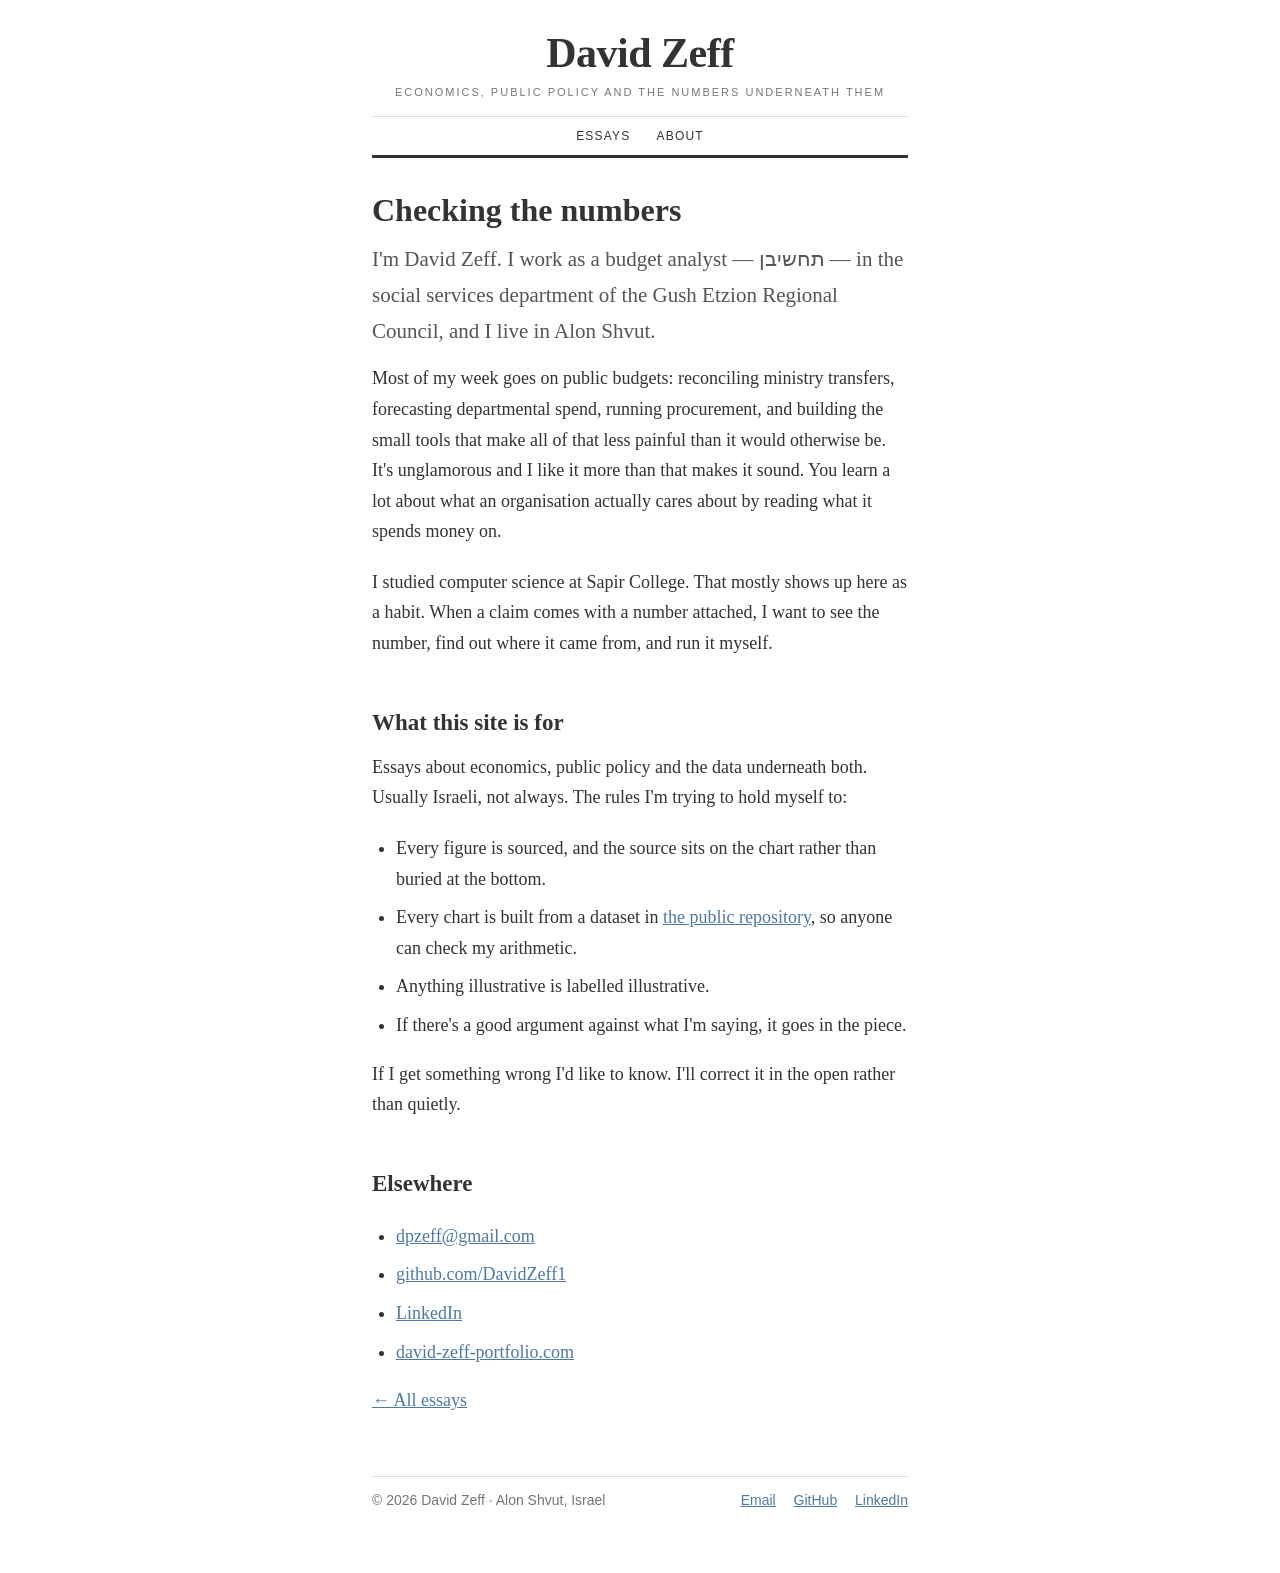
==== commit b5596e33: "Newspaper masthead and byline; card image is now the real chart Thumbnail: replaced the graphic I ha" ====
--- a/about.html
+++ b/about.html
@@ -11,7 +11,8 @@
 <a class="skip" href="#main">Skip to content</a>
 
 <header>
-  <a href="./"><b>David Zeff</b></a>
+  <a class="masthead" href="./">David Zeff</a>
+  <p class="tagline">Economics, public policy and the numbers underneath them</p>
   <nav><a href="./">Essays</a><a href="about.html">About</a></nav>
 </header>
 
--- a/assets/styles.css
+++ b/assets/styles.css
@@ -1,107 +1,149 @@
 /* ------------------------------------------------------------------
-   Minimal stylesheet. System fonts, one column, one accent colour.
-   No web fonts, so no external requests.
+   Georgia for reading, Tableau's palette for the charts.
    ------------------------------------------------------------------ */
 
 :root {
-  --fg:     #111;
-  --muted:  #666;
-  --line:   #ddd;
-  --accent: #b3311f;
-  --mono:   ui-monospace, SFMono-Regular, Menlo, monospace;
+  /* Tableau 10 */
+  --blue:   #4E79A7;
+  --orange: #F28E2B;
+  --red:    #E15759;
+  --green:  #59A14F;
+  --purple: #B07AA1;
+  --brown:  #9C755F;
+  --grey:   #BAB0AC;
+
+  --text:  #333;
+  --muted: #767676;
+  --line:  #ddd;
+  --sans:  "Helvetica Neue", Helvetica, Arial, sans-serif;
 }
 
-*, *::before, *::after { box-sizing: border-box; }
+* { box-sizing: border-box; }
 
 body {
-  max-width: 40rem;
+  max-width: 36rem;
   margin: 0 auto;
-  padding: 2.5rem 1.25rem 4rem;
+  padding: 30px 20px 60px;
   background: #fff;
-  color: var(--fg);
-  font: 1.0625rem/1.6 system-ui, -apple-system, sans-serif;
+  color: var(--text);
+  font: 18px/1.7 Georgia, "Times New Roman", serif;
 }
 
-a { color: inherit; text-decoration-color: var(--line); text-underline-offset: .15em; }
-a:hover { text-decoration-color: var(--accent); }
+a { color: var(--blue); }
+a:hover { color: var(--red); }
 
-/* --- header and footer --- */
-header, footer {
-  display: flex; justify-content: space-between; flex-wrap: wrap;
-  gap: .5rem 1rem; font-size: .85rem;
-}
-header { margin-bottom: 3rem; }
-footer { margin-top: 4rem; padding-top: 1rem; border-top: 1px solid var(--line); color: var(--muted); }
-nav a + a, footer span a + a { margin-left: .9rem; }
+/* --- masthead --- */
+header { text-align: center; margin-bottom: 32px; border-bottom: 3px solid var(--text); }
+.masthead { display: block; font-size: 42px; font-weight: bold; line-height: 1.1;
+            letter-spacing: -.5px; color: var(--text); text-decoration: none; }
+.tagline { font-family: var(--sans); font-size: 11px; letter-spacing: 2px; text-transform: uppercase;
+           color: var(--muted); margin: 7px 0 14px; }
+header nav { display: flex; justify-content: center; gap: 26px; padding: 9px 0;
+             border-top: 1px solid var(--line); font-family: var(--sans);
+             font-size: 12px; letter-spacing: 1.2px; text-transform: uppercase; }
+header nav a { color: var(--text); text-decoration: none; }
+header nav a:hover { color: var(--red); }
+
+footer { display: flex; justify-content: space-between; flex-wrap: wrap; gap: 10px;
+         margin-top: 60px; padding-top: 12px; border-top: 1px solid var(--line);
+         font-family: var(--sans); font-size: 14px; color: var(--muted); }
+footer span a + a { margin-left: 14px; }
 
 /* --- text --- */
-h1 { font-size: 1.8rem; line-height: 1.2; margin: 0 0 .6rem; letter-spacing: -.01em; }
-h2 { font-size: 1.15rem; margin: 2.6rem 0 .6rem; }
-h3 { font-size: 1rem; margin: 1.8rem 0 .4rem; }
-p  { margin: 0 0 1.1rem; }
-ul, ol { padding-left: 1.2rem; }
-li { margin-bottom: .4rem; }
+h1 { font-size: 32px; line-height: 1.25; margin: 0 0 12px; }
+h2 { font-size: 23px; margin: 44px 0 10px; }
+h3 { font-size: 19px; margin: 30px 0 6px; }
+p  { margin: 0 0 20px; }
+ul, ol { padding-left: 24px; }
+li { margin-bottom: 8px; }
 
-.deck { font-size: 1.15rem; color: var(--muted); margin-bottom: .8rem; }
-.meta { font-family: var(--mono); font-size: .75rem; color: var(--muted); margin-bottom: 2.5rem; }
-.meta span + span::before { content: " · "; }
+.deck { font-size: 21px; color: #555; margin-bottom: 14px; }
+.byline { font-family: var(--sans); font-size: 14px; font-weight: bold; margin: 0 0 3px; }
+.meta { font-family: var(--sans); font-size: 13px; color: var(--muted); margin-bottom: 36px; }
+.kicker { font-family: var(--sans); font-size: 12px; font-weight: bold; letter-spacing: 1px;
+          text-transform: uppercase; color: var(--red); margin: 0 0 6px; }
+.meta span + span::before { content: " | "; }
 
-blockquote { margin: 2.2rem 0; padding-left: 1rem; border-left: 2px solid var(--accent); font-size: 1.15rem; }
-aside { margin: 2.2rem 0; padding-left: 1rem; border-left: 2px solid var(--line); font-size: .95rem; color: var(--muted); }
-aside b { color: var(--fg); }
+blockquote { margin: 34px 0; padding: 4px 0 4px 18px; border-left: 4px solid var(--blue);
+             font-size: 21px; font-style: italic; }
+aside { margin: 34px 0; padding: 14px 18px; background: #f7f7f7; border: 1px solid var(--line);
+        font-size: 16px; }
+aside p:last-child { margin-bottom: 0; }
 
 /* --- key numbers --- */
-dl { display: grid; grid-template-columns: repeat(auto-fit, minmax(8.5rem, 1fr)); gap: 1.2rem;
-     margin: 2rem 0; padding: 1.2rem 0; border-top: 1px solid var(--line); border-bottom: 1px solid var(--line); }
-dt { font-family: var(--mono); font-size: .7rem; color: var(--muted); }
-dd { margin: .25rem 0 0; font-size: 1.4rem; line-height: 1.1; }
-dd small { display: block; font-size: .8rem; color: var(--muted); margin-top: .3rem; line-height: 1.4; }
-.hi dd { color: var(--accent); }
+dl { display: grid; grid-template-columns: repeat(auto-fit, minmax(200px, 1fr)); gap: 18px;
+     margin: 30px 0; padding: 18px; border: 1px solid var(--line); background: #f7f7f7; }
+dt { font-family: var(--sans); font-size: 12px; color: var(--muted); }
+dd { margin: 4px 0 0; font-size: 26px; line-height: 1.15; }
+dd small { display: block; font-family: var(--sans); font-size: 13px; color: var(--muted);
+           margin-top: 4px; line-height: 1.4; }
+.hi dd { color: var(--red); }
 
-/* --- figures --- */
-figure { margin: 2.2rem 0; }
-figure > p { font-size: .85rem; color: var(--muted); margin-bottom: .6rem; }
-figure > p b { color: var(--fg); }
-figcaption { font-family: var(--mono); font-size: .68rem; line-height: 1.5; color: var(--muted); margin-top: .5rem; }
+/* --- figures: chart in a box, Tableau style --- */
+figure { margin: 34px 0; }
+@media (min-width: 700px) { figure { margin-left: -56px; margin-right: -56px; } }
+figure > p { font-family: var(--sans); font-size: 14px; line-height: 1.5; color: var(--muted);
+             margin-bottom: 8px; }
+figure > p b { display: block; font-size: 16px; color: var(--text); }
+figure > div { border: 1px solid var(--line); padding: 14px 12px; }
+figcaption { font-family: var(--sans); font-size: 12px; line-height: 1.5; color: var(--muted);
+             margin-top: 8px; }
 
-/* --- post list --- */
-.posts { list-style: none; padding: 0; margin: 0; }
-.posts li { margin: 0; padding: 1rem 0; border-top: 1px solid var(--line); }
-.posts a { font-size: 1.1rem; text-decoration: none; }
-.posts a:hover { text-decoration: underline; }
-.posts p { margin: .35rem 0 0; font-size: .95rem; color: var(--muted); }
+/* --- story cards --- */
+.posts { list-style: none; padding: 0; margin: 0 0 20px; }
+.card { display: flex; gap: 16px; margin: 0; padding: 20px 0; border-bottom: 1px solid var(--line); }
+.card img { display: block; width: 170px; height: auto; border: 1px solid var(--line); }
+.excerpt { margin: 0; font-size: 16px; color: #555; }
+.card .meta { font-size: 13px; margin: 10px 0 0; }
+.card__title { margin: 0 0 8px; font-size: 21px; line-height: 1.3; }
+.card__title a { color: var(--text); text-decoration: none; }
+.card__title a:hover { color: var(--blue); text-decoration: underline; }
 
-/* --- charts (plain SVG, classes come from charts.js) --- */
-/* defaults go on the svg element itself, not on a `.chart-svg text`
-   descendant selector, which would outrank every one-class rule below */
+/* lead story: image on top, everything bigger */
+.card--lead { display: block; padding-top: 0; }
+.card--lead img { width: 100%; height: 360px; object-fit: cover; object-position: top;
+                  margin-bottom: 16px; }
+.card--lead .card__title { font-size: 32px; }
+.card--lead .excerpt { font-size: 17px; }
+
+@media (max-width: 560px) {
+  .card { display: block; }
+  .card img { width: 100%; margin-bottom: 12px; }
+}
+
+/* --- charts ---------------------------------------------------------
+   Defaults sit on the svg element itself: a `.chart-svg text` selector
+   would outrank every one-class rule below it.
+   ------------------------------------------------------------------ */
 .chart-svg { display: block; width: 100%; height: auto;
-             font-family: var(--mono); font-size: 10px; fill: var(--muted); }
-.slope-head, .axis-title, .bud-head { font-size: 9px; letter-spacing: .08em; fill: var(--fg); }
-.slope-sub, .axis-lab, .pt-note { font-size: 9px; }
+             font-family: var(--sans); font-size: 11px; fill: var(--muted); }
+.slope-head, .axis-title, .bud-head { font-size: 11px; font-weight: bold; fill: var(--text); }
+.slope-sub, .axis-lab, .pt-note { font-size: 10px; }
 
-.slope-line { stroke: #dcdcdc; stroke-width: 1; }
-.slope-line.is-named { stroke: #aaa; }
-.slope-line.is-israel { stroke: var(--accent); stroke-width: 2; }
-.slope-dot, .dot { fill: #aaa; }
-.slope-dot.is-israel, .dot.is-israel { fill: var(--accent); }
-.slope-name.is-israel, .bar-name.is-israel, .bar-val.is-israel, .pt-name { fill: var(--accent); font-weight: 600; }
+.rule-v, .rule-h { stroke: #e8e8e8; }
+.rule-avg { stroke: #999; stroke-dasharray: 4 3; }
+.trend { stroke: #999; stroke-dasharray: 5 4; }
+.gap-line { stroke: var(--red); stroke-dasharray: 3 2; }
 
-.bar { fill: #d5d5d5; }
-.bar.is-high { fill: #aaa; }
-.bar.is-israel { fill: var(--accent); }
+.slope-line { stroke: #dcdcdc; stroke-width: 1.2; }
+.slope-line.is-named { stroke: var(--grey); }
+.slope-line.is-israel { stroke: var(--red); stroke-width: 2.5; }
+.slope-dot, .dot { fill: var(--blue); }
+.slope-dot.is-israel, .dot.is-israel { fill: var(--red); }
+.slope-name.is-israel, .bar-name.is-israel, .bar-val.is-israel, .pt-name { fill: var(--red); font-weight: bold; }
 
-.rule-v, .rule-h { stroke: var(--line); }
-.rule-avg { stroke: #aaa; stroke-dasharray: 2 3; }
-.trend { stroke: #999; stroke-dasharray: 4 3; }
-.gap-line { stroke: var(--accent); stroke-dasharray: 2 2; }
+.bar { fill: var(--blue); }
+.bar.is-high { fill: var(--orange); }
+.bar.is-israel { fill: var(--red); }
 
-.bud-0 { fill: #9a9a9a; } .bud-1 { fill: #8a8a8a; }
-.bud-2 { fill: #7a7a7a; } .bud-3 { fill: #6a6a6a; }
-.bud-left { fill: var(--accent); }
-.bud-lab, .bud-num { fill: #fff; font-size: 9px; }
-.bud-num { font-size: 10px; font-weight: 600; }
-.bud-foot { fill: var(--accent); }
+/* stacked bar: every fill here is dark enough to carry a white label */
+.bud-0 { fill: var(--blue); }  .bud-1 { fill: var(--brown); }
+.bud-2 { fill: var(--purple); } .bud-3 { fill: var(--red); }
+.bud-left { fill: var(--green); }
+.bud-lab { fill: #fff; font-size: 10px; }
+.bud-num { fill: #fff; font-size: 12px; font-weight: bold; }
+.bud-foot { fill: var(--green); font-size: 11px; font-weight: bold; }
 
 /* --- skip link --- */
 .skip { position: absolute; left: -9999px; }
-.skip:focus { left: .5rem; top: .5rem; background: var(--fg); color: #fff; padding: .4rem .7rem; }
+.skip:focus { left: 8px; top: 8px; background: var(--text); color: #fff; padding: 6px 10px; }
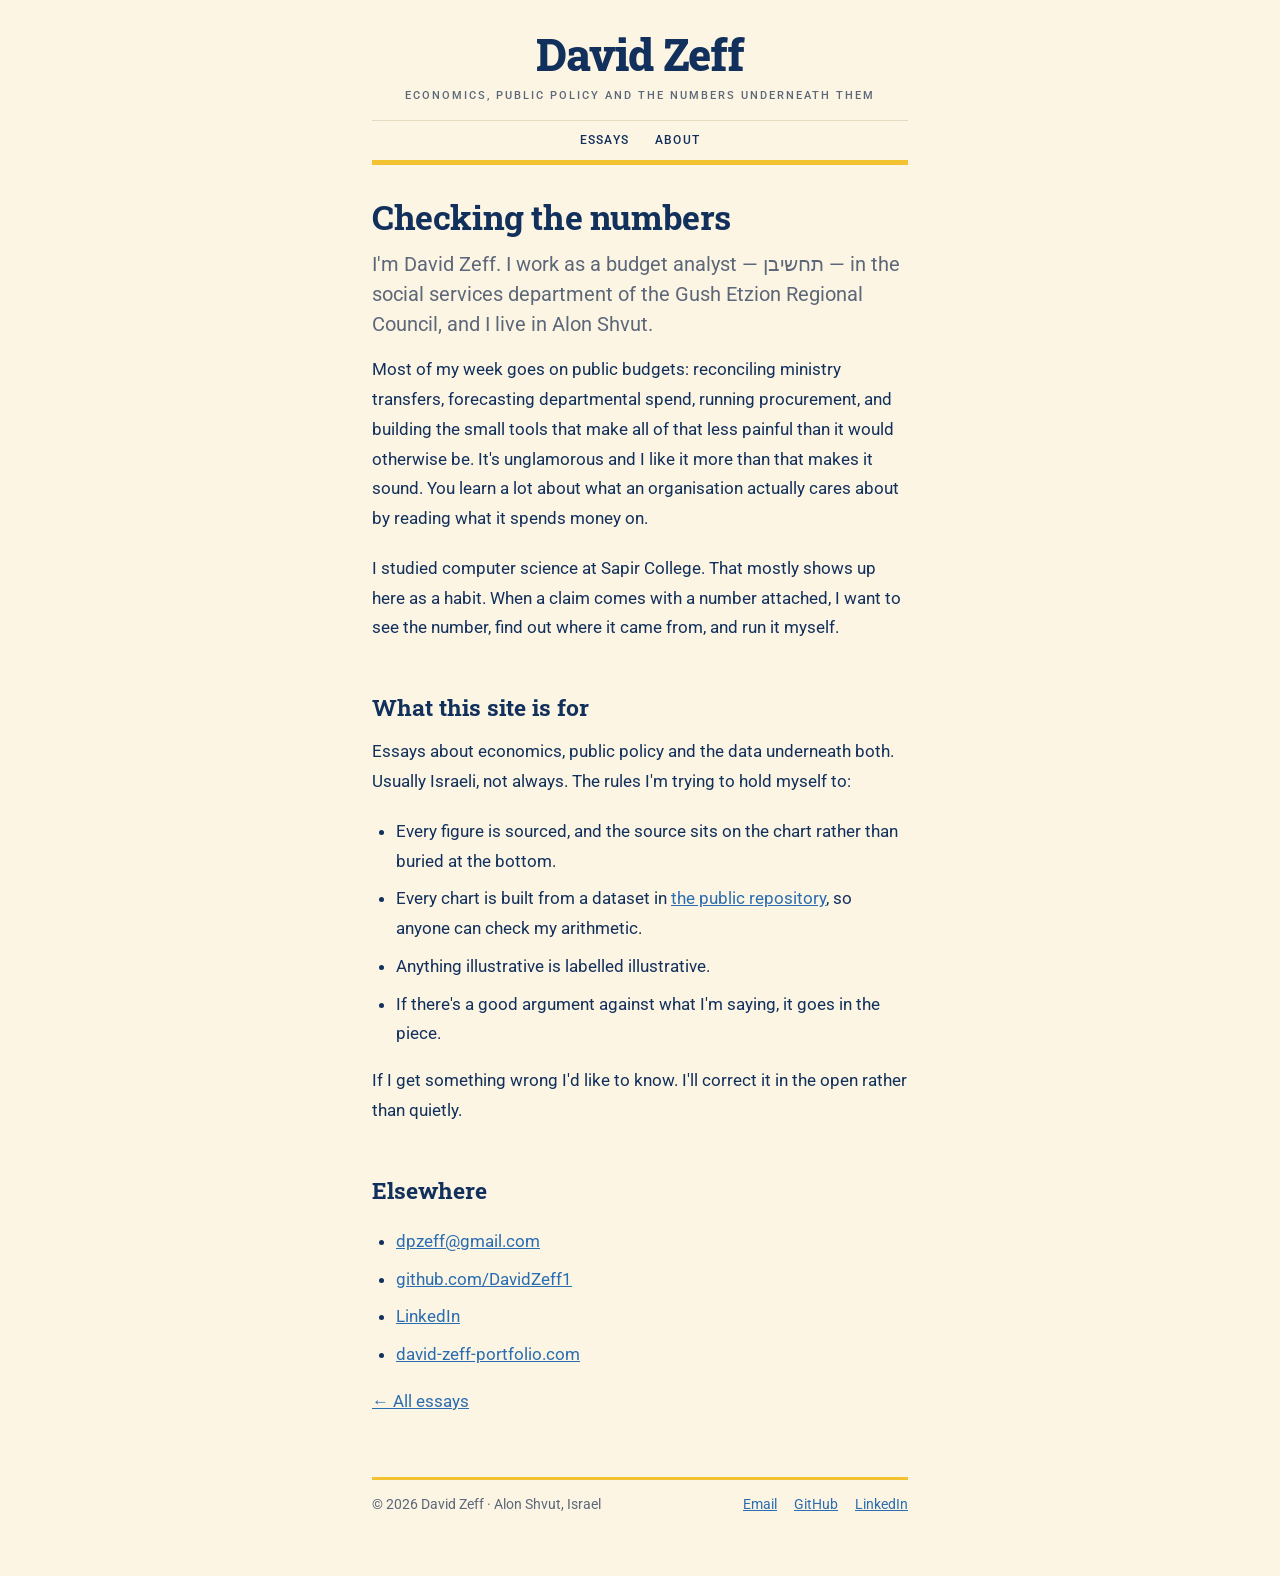
==== commit bd570ea4: "." ====
--- a/about.html
+++ b/about.html
@@ -5,6 +5,9 @@
 <meta name="viewport" content="width=device-width, initial-scale=1">
 <title>About — David Zeff</title>
 <meta name="description" content="David Zeff — budget analyst at the Gush Etzion Regional Council, writing about economics, policy and data.">
+<link rel="preconnect" href="https://fonts.googleapis.com">
+<link rel="preconnect" href="https://fonts.gstatic.com" crossorigin>
+<link href="https://fonts.googleapis.com/css2?family=Roboto:ital,wght@0,400;0,500;0,700;1,400&family=Roboto+Slab:wght@700;800&display=swap" rel="stylesheet">
 <link rel="stylesheet" href="assets/styles.css">
 </head>
 <body>
--- a/assets/styles.css
+++ b/assets/styles.css
@@ -1,21 +1,56 @@
 /* ------------------------------------------------------------------
-   Georgia for reading, Tableau's palette for the charts.
+   Navy ink on cream paper, marigold for the accents.
+   Roboto Slab for headlines, Roboto for reading and for the charts.
+
+   Every colour below was checked rather than chosen by eye:
+
+   - Text pairs clear WCAG AA. Navy on cream is 12.1:1, navy on marigold
+     7.8:1, the link blue 4.9:1, the muted slate 5.3:1. Marigold itself
+     never carries small text -- it is a fill, a rule or a chip behind
+     navy type, never the type.
+   - The five chart hues (blue, amber, brick, purple, teal, in that
+     order) pass the lightness band, chroma floor, colour-blind
+     separation and 3:1-vs-surface checks as an adjacent series, which
+     is the right test for stacked and grouped bars. That order is why
+     the stacked household bar runs blue -> amber -> brick -> purple ->
+     teal; reordering it would put two confusable hues side by side.
+   - `--sand` is not an identity colour. It is the "everything else"
+     reference series -- the population baseline, the unnamed OECD
+     countries -- and pairs with one highlighted hue.
+   - The stacked bar carries white labels inside the fills, which needs
+     more contrast than a bare fill does, so it uses the deeper amber
+     and teal steps.
    ------------------------------------------------------------------ */
 
 :root {
-  /* Tableau 10 */
-  --blue:   #4E79A7;
-  --orange: #F28E2B;
-  --red:    #E15759;
-  --green:  #59A14F;
-  --purple: #B07AA1;
-  --brown:  #9C755F;
-  --grey:   #BAB0AC;
-
-  --text:  #333;
-  --muted: #767676;
-  --line:  #ddd;
-  --sans:  "Helvetica Neue", Helvetica, Arial, sans-serif;
+  /* surfaces, lightest where charts and tables sit */
+  --paper:  #FCF5E4;
+  --card:   #FFFBF0;
+  --panel:  #F5ECD6;
+
+  /* ink */
+  --navy:   #12305C;
+  --muted:  #5C6779;
+  --line:   #E5DAC0;
+
+  /* accent */
+  --marigold: #F2C230;
+
+  /* chart series */
+  --blue:   #2A6DB0;
+  --amber:  #C0810C;
+  --brick:  #BE3C2C;
+  --purple: #8A57B4;
+  --teal:   #068A79;
+  --sand:   #C0AE86;
+  --mark:   #1E4A85;   /* the single highlighted series */
+
+  /* deeper steps, only where a white label sits on the fill */
+  --amber-deep: #9A6600;
+  --teal-deep:  #046A5E;
+
+  --sans: Roboto, "Helvetica Neue", Helvetica, Arial, sans-serif;
+  --slab: "Roboto Slab", Roboto, Georgia, "Times New Roman", serif;
 }
 
 * { box-sizing: border-box; }
@@ -24,91 +59,114 @@
   max-width: 36rem;
   margin: 0 auto;
   padding: 30px 20px 60px;
-  background: #fff;
-  color: var(--text);
-  font: 18px/1.7 Georgia, "Times New Roman", serif;
+  background: var(--paper);
+  color: var(--navy);
+  font: 400 17px/1.75 var(--sans);
+  -webkit-font-smoothing: antialiased;
 }
 
 a { color: var(--blue); }
-a:hover { color: var(--red); }
+a:hover { color: var(--brick); }
 
 /* --- masthead --- */
-header { text-align: center; margin-bottom: 32px; border-bottom: 3px solid var(--text); }
-.masthead { display: block; font-size: 42px; font-weight: bold; line-height: 1.1;
-            letter-spacing: -.5px; color: var(--text); text-decoration: none; }
-.tagline { font-family: var(--sans); font-size: 11px; letter-spacing: 2px; text-transform: uppercase;
-           color: var(--muted); margin: 7px 0 14px; }
+header { text-align: center; margin-bottom: 32px; border-bottom: 5px solid var(--marigold); }
+.masthead { display: block; font-family: var(--slab); font-size: 44px; font-weight: 800;
+            line-height: 1.1; letter-spacing: -1px; color: var(--navy); text-decoration: none; }
+.tagline { font-size: 11px; font-weight: 500; letter-spacing: 2px; text-transform: uppercase;
+           color: var(--muted); margin: 8px 0 14px; }
 header nav { display: flex; justify-content: center; gap: 26px; padding: 9px 0;
-             border-top: 1px solid var(--line); font-family: var(--sans);
-             font-size: 12px; letter-spacing: 1.2px; text-transform: uppercase; }
-header nav a { color: var(--text); text-decoration: none; }
-header nav a:hover { color: var(--red); }
+             border-top: 1px solid var(--line);
+             font-size: 12px; font-weight: 500; letter-spacing: 1.2px; text-transform: uppercase; }
+header nav a { color: var(--navy); text-decoration: none; }
+header nav a:hover { color: var(--brick); }
 
 footer { display: flex; justify-content: space-between; flex-wrap: wrap; gap: 10px;
-         margin-top: 60px; padding-top: 12px; border-top: 1px solid var(--line);
-         font-family: var(--sans); font-size: 14px; color: var(--muted); }
+         margin-top: 60px; padding-top: 12px; border-top: 3px solid var(--marigold);
+         font-size: 14px; color: var(--muted); }
 footer span a + a { margin-left: 14px; }
 
 /* --- text --- */
-h1 { font-size: 32px; line-height: 1.25; margin: 0 0 12px; }
-h2 { font-size: 23px; margin: 44px 0 10px; }
-h3 { font-size: 19px; margin: 30px 0 6px; }
+h1, h2, h3, .masthead { font-family: var(--slab); }
+h1 { font-size: 34px; font-weight: 700; line-height: 1.2; letter-spacing: -.4px; margin: 0 0 12px; }
+h2 { font-size: 23px; font-weight: 700; margin: 44px 0 10px; }
+h3 { font-size: 19px; font-weight: 700; margin: 30px 0 6px; }
 p  { margin: 0 0 20px; }
 ul, ol { padding-left: 24px; }
 li { margin-bottom: 8px; }
 
-.deck { font-size: 21px; color: #555; margin-bottom: 14px; }
-.byline { font-family: var(--sans); font-size: 14px; font-weight: bold; margin: 0 0 3px; }
-.meta { font-family: var(--sans); font-size: 13px; color: var(--muted); margin-bottom: 36px; }
-.kicker { font-family: var(--sans); font-size: 12px; font-weight: bold; letter-spacing: 1px;
-          text-transform: uppercase; color: var(--red); margin: 0 0 6px; }
+.deck { font-size: 20px; line-height: 1.5; color: var(--muted); margin-bottom: 16px; }
+.byline { font-size: 14px; font-weight: 700; margin: 0 0 3px; }
+.meta { font-size: 13px; color: var(--muted); margin-bottom: 36px; }
 .meta span + span::before { content: " | "; }
 
-blockquote { margin: 34px 0; padding: 4px 0 4px 18px; border-left: 4px solid var(--blue);
-             font-size: 21px; font-style: italic; }
-aside { margin: 34px 0; padding: 14px 18px; background: #f7f7f7; border: 1px solid var(--line);
-        font-size: 16px; }
+/* Marigold is the brand colour but it cannot carry 12px type, so the
+   kicker is navy sitting ON marigold rather than marigold type. */
+.kicker { display: inline-block; margin: 0 0 10px; padding: 3px 9px;
+          background: var(--marigold); color: var(--navy);
+          font-size: 11px; font-weight: 700; letter-spacing: 1.4px; text-transform: uppercase; }
+
+blockquote { margin: 34px 0; padding: 4px 0 4px 18px; border-left: 5px solid var(--marigold);
+             font-family: var(--slab); font-size: 20px; line-height: 1.5; }
+aside { margin: 34px 0; padding: 16px 20px; background: var(--panel);
+        border-left: 5px solid var(--marigold); font-size: 15.5px; }
 aside p:last-child { margin-bottom: 0; }
 
-/* --- key numbers --- */
-dl { display: grid; grid-template-columns: repeat(auto-fit, minmax(200px, 1fr)); gap: 18px;
-     margin: 30px 0; padding: 18px; border: 1px solid var(--line); background: #f7f7f7; }
-dt { font-family: var(--sans); font-size: 12px; color: var(--muted); }
-dd { margin: 4px 0 0; font-size: 26px; line-height: 1.15; }
-dd small { display: block; font-family: var(--sans); font-size: 13px; color: var(--muted);
-           margin-top: 4px; line-height: 1.4; }
-.hi dd { color: var(--red); }
-
-/* --- figures: chart in a box, Tableau style --- */
+/* --- key numbers: navy on a solid marigold block --- */
+dl { display: grid; grid-template-columns: repeat(auto-fit, minmax(200px, 1fr)); gap: 20px;
+     margin: 32px 0; padding: 20px; background: var(--marigold); }
+dt { font-size: 11px; font-weight: 700; letter-spacing: 1px; text-transform: uppercase;
+     color: var(--navy); opacity: .72; }
+dd { margin: 5px 0 0; font-family: var(--slab); font-size: 27px; font-weight: 700;
+     line-height: 1.12; color: var(--navy); }
+dd small { display: block; font-family: var(--sans); font-size: 13px; font-weight: 400;
+           line-height: 1.45; color: var(--navy); opacity: .78; margin-top: 5px; }
+/* Highlighted cells get a deeper patch of the same marigold rather than a
+   second hue: red on yellow vibrates, and navy is already the ink here. */
+.hi { background: rgba(18, 48, 92, .10); margin: -10px -12px; padding: 10px 12px; }
+
+/* --- figures: chart on the light card surface --- */
 figure { margin: 34px 0; }
 @media (min-width: 700px) { figure { margin-left: -56px; margin-right: -56px; } }
-figure > p { font-family: var(--sans); font-size: 14px; line-height: 1.5; color: var(--muted);
-             margin-bottom: 8px; }
-figure > p b { display: block; font-size: 16px; color: var(--text); }
-figure > div { border: 1px solid var(--line); padding: 14px 12px; }
-figcaption { font-family: var(--sans); font-size: 12px; line-height: 1.5; color: var(--muted);
-             margin-top: 8px; }
-
-/* --- story cards --- */
-.posts { list-style: none; padding: 0; margin: 0 0 20px; }
-.card { display: flex; gap: 16px; margin: 0; padding: 20px 0; border-bottom: 1px solid var(--line); }
-.card img { display: block; width: 170px; height: auto; border: 1px solid var(--line); }
-.excerpt { margin: 0; font-size: 16px; color: #555; }
-.card .meta { font-size: 13px; margin: 10px 0 0; }
-.card__title { margin: 0 0 8px; font-size: 21px; line-height: 1.3; }
-.card__title a { color: var(--text); text-decoration: none; }
+figure > p { font-size: 14px; line-height: 1.5; color: var(--muted); margin-bottom: 8px; }
+figure > p b { display: block; font-family: var(--slab); font-size: 16px; font-weight: 700;
+               color: var(--navy); margin-bottom: 2px; }
+figure > div { background: var(--card); border: 1px solid var(--line); padding: 14px 12px; }
+figcaption { font-size: 12px; line-height: 1.5; color: var(--muted); margin-top: 8px; }
+
+/* --- data tables: numbers right-aligned and tabular so columns line up --- */
+.data { width: 100%; border-collapse: collapse; font-size: 14px; }
+.data th, .data td { padding: 7px 8px; border-bottom: 1px solid var(--line); text-align: right; }
+.data th { font-size: 11px; font-weight: 700; letter-spacing: .6px; text-transform: uppercase;
+           color: var(--muted); vertical-align: bottom;
+           border-bottom: 2px solid var(--navy); }
+.data th:first-child, .data td:first-child { text-align: left; }
+.data td:not(:first-child) { font-variant-numeric: tabular-nums; }
+.data td:first-child { white-space: nowrap; }
+.data tbody tr:last-child td { border-bottom: 3px solid var(--marigold); font-weight: 700; }
+/* Narrow screens: let the table scroll inside its own box rather than
+   pushing the whole page sideways. */
+.scroller { overflow-x: auto; margin: 28px 0; }
+
+/* --- story cards: each one a bordered box, thumbnails all the same size --- */
+.posts { display: grid; gap: 14px; list-style: none; padding: 0; margin: 0 0 30px; }
+.card { display: flex; align-items: flex-start; gap: 14px; margin: 0; padding: 14px;
+        border: 1px solid var(--line); background: var(--card); }
+.card__img { flex: 0 0 auto; line-height: 0; }
+.card img { display: block; width: 170px; height: 113px;
+            object-fit: cover; object-position: top; border: 1px solid var(--line); }
+.card__txt { flex: 1; min-width: 0; }
+.card__title { margin: 0 0 6px; font-family: var(--slab); font-size: 19px; font-weight: 700;
+               line-height: 1.3; }
+.card__title a { color: var(--navy); text-decoration: none; }
 .card__title a:hover { color: var(--blue); text-decoration: underline; }
-
-/* lead story: image on top, everything bigger */
-.card--lead { display: block; padding-top: 0; }
-.card--lead img { width: 100%; height: 360px; object-fit: cover; object-position: top;
-                  margin-bottom: 16px; }
-.card--lead .card__title { font-size: 32px; }
-.card--lead .excerpt { font-size: 17px; }
+.card .kicker { margin-bottom: 8px; }
+.excerpt { margin: 0; font-size: 15px; line-height: 1.55; color: var(--muted); }
+.card .meta { font-size: 12px; margin: 8px 0 0; }
 
 @media (max-width: 560px) {
   .card { display: block; }
-  .card img { width: 100%; margin-bottom: 12px; }
+  .card__img { display: block; margin-bottom: 12px; }
+  .card img { width: 100%; height: 150px; }
 }
 
 /* --- charts ---------------------------------------------------------
@@ -117,33 +175,48 @@
    ------------------------------------------------------------------ */
 .chart-svg { display: block; width: 100%; height: auto;
              font-family: var(--sans); font-size: 11px; fill: var(--muted); }
-.slope-head, .axis-title, .bud-head { font-size: 11px; font-weight: bold; fill: var(--text); }
+.slope-head, .axis-title, .bud-head { font-size: 11px; font-weight: 700; fill: var(--navy); }
 .slope-sub, .axis-lab, .pt-note { font-size: 10px; }
 
-.rule-v, .rule-h { stroke: #e8e8e8; }
-.rule-avg { stroke: #999; stroke-dasharray: 4 3; }
-.trend { stroke: #999; stroke-dasharray: 5 4; }
-.gap-line { stroke: var(--red); stroke-dasharray: 3 2; }
-
-.slope-line { stroke: #dcdcdc; stroke-width: 1.2; }
-.slope-line.is-named { stroke: var(--grey); }
-.slope-line.is-israel { stroke: var(--red); stroke-width: 2.5; }
+.rule-v, .rule-h { stroke: #EFE5CD; }
+.rule-avg { stroke: #A99878; stroke-dasharray: 4 3; }
+.trend { stroke: #A99878; stroke-dasharray: 5 4; }
+.gap-line { stroke: var(--brick); stroke-dasharray: 3 2; }
+
+.slope-line { stroke: #EADFC6; stroke-width: 1.2; }
+.slope-line.is-named { stroke: var(--sand); }
+.slope-line.is-israel { stroke: var(--brick); stroke-width: 2.5; }
 .slope-dot, .dot { fill: var(--blue); }
-.slope-dot.is-israel, .dot.is-israel { fill: var(--red); }
-.slope-name.is-israel, .bar-name.is-israel, .bar-val.is-israel, .pt-name { fill: var(--red); font-weight: bold; }
+.slope-dot.is-israel, .dot.is-israel { fill: var(--brick); }
+.slope-name.is-israel, .bar-name.is-israel, .bar-val.is-israel, .pt-name { fill: var(--brick); font-weight: 700; }
 
 .bar { fill: var(--blue); }
-.bar.is-high { fill: var(--orange); }
-.bar.is-israel { fill: var(--red); }
-
-/* stacked bar: every fill here is dark enough to carry a white label */
-.bud-0 { fill: var(--blue); }  .bud-1 { fill: var(--brown); }
-.bud-2 { fill: var(--purple); } .bud-3 { fill: var(--red); }
-.bud-left { fill: var(--green); }
+.bar.is-high { fill: var(--amber); }
+.bar.is-israel { fill: var(--brick); }
+
+/* Stacked bar. The order matches the validated adjacent sequence, and
+   the two deeper steps are here because these fills carry white labels. */
+.bud-0 { fill: var(--blue); }   .bud-1 { fill: var(--amber-deep); }
+.bud-2 { fill: var(--brick); }  .bud-3 { fill: var(--purple); }
+.bud-left { fill: var(--teal-deep); }
 .bud-lab { fill: #fff; font-size: 10px; }
-.bud-num { fill: #fff; font-size: 12px; font-weight: bold; }
-.bud-foot { fill: var(--green); font-size: 11px; font-weight: bold; }
+.bud-num { fill: #fff; font-size: 12px; font-weight: 700; }
+.bud-foot { fill: var(--teal-deep); font-size: 11px; font-weight: 700; }
+
+/* Casualty-demography charts: one highlighted series against a
+   reference series, so sand is context and navy is the mark. */
+.pyr-pop { fill: var(--sand); }
+.pyr-death { fill: var(--mark); }
+.ratio-line { stroke: var(--brick); stroke-width: 2.2; }
+.ratio-dot { fill: var(--brick); }
+.bar-exp { fill: var(--sand); }
+.bar-act { fill: var(--mark); }
+.chart-missing { margin: 0; padding: 22px 18px; text-align: center;
+                 font-size: 14px; line-height: 1.6; color: var(--muted); }
+.chart-missing b { display: block; color: var(--brick); margin-bottom: 4px; }
+.chart-missing code { font-size: 13px; color: var(--navy); }
 
 /* --- skip link --- */
 .skip { position: absolute; left: -9999px; }
-.skip:focus { left: 8px; top: 8px; background: var(--text); color: #fff; padding: 6px 10px; }
+.skip:focus { left: 8px; top: 8px; background: var(--navy); color: var(--marigold);
+              padding: 6px 10px; }
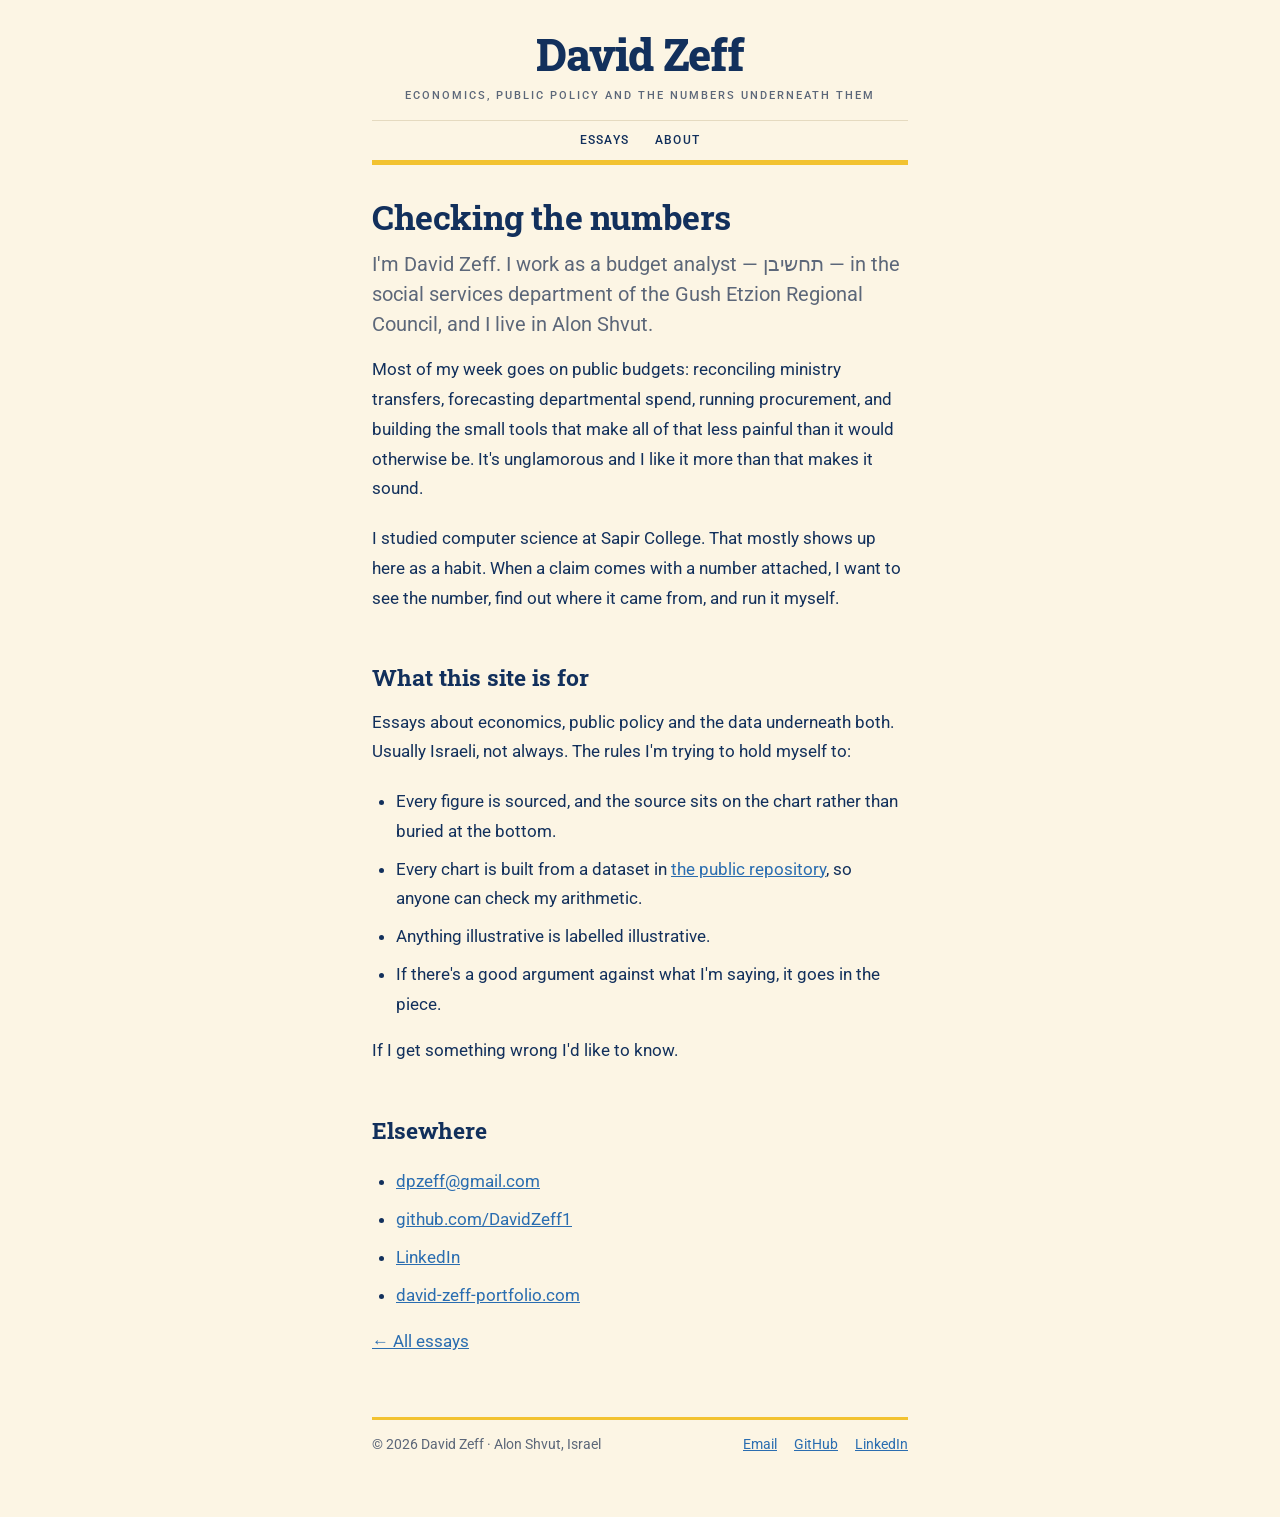
==== commit d371996a: "." ====
--- a/about.html
+++ b/about.html
@@ -1,75 +1,109 @@
-<!DOCTYPE html>
+<!doctype html>
 <html lang="en">
-<head>
-<meta charset="utf-8">
-<meta name="viewport" content="width=device-width, initial-scale=1">
-<title>About — David Zeff</title>
-<meta name="description" content="David Zeff — budget analyst at the Gush Etzion Regional Council, writing about economics, policy and data.">
-<link rel="preconnect" href="https://fonts.googleapis.com">
-<link rel="preconnect" href="https://fonts.gstatic.com" crossorigin>
-<link href="https://fonts.googleapis.com/css2?family=Roboto:ital,wght@0,400;0,500;0,700;1,400&family=Roboto+Slab:wght@700;800&display=swap" rel="stylesheet">
-<link rel="stylesheet" href="assets/styles.css">
-</head>
-<body>
-<a class="skip" href="#main">Skip to content</a>
+  <head>
+    <meta charset="utf-8" />
+    <meta name="viewport" content="width=device-width, initial-scale=1" />
+    <title>About — David Zeff</title>
+    <meta
+      name="description"
+      content="David Zeff — budget analyst at the Gush Etzion Regional Council, writing about economics, policy and data."
+    />
+    <link rel="preconnect" href="https://fonts.googleapis.com" />
+    <link rel="preconnect" href="https://fonts.gstatic.com" crossorigin />
+    <link
+      href="https://fonts.googleapis.com/css2?family=Roboto:ital,wght@0,400;0,500;0,700;1,400&family=Roboto+Slab:wght@700;800&display=swap"
+      rel="stylesheet"
+    />
+    <link rel="stylesheet" href="assets/styles.css" />
+  </head>
+  <body>
+    <a class="skip" href="#main">Skip to content</a>
 
-<header>
-  <a class="masthead" href="./">David Zeff</a>
-  <p class="tagline">Economics, public policy and the numbers underneath them</p>
-  <nav><a href="./">Essays</a><a href="about.html">About</a></nav>
-</header>
+    <header>
+      <a class="masthead" href="./">David Zeff</a>
+      <p class="tagline">
+        Economics, public policy and the numbers underneath them
+      </p>
+      <nav><a href="./">Essays</a><a href="about.html">About</a></nav>
+    </header>
 
-<main id="main">
+    <main id="main">
+      <h1>Checking the numbers</h1>
+      <p class="deck">
+        I'm David Zeff. I work as a budget analyst — תחשיבן — in the social
+        services department of the Gush Etzion Regional Council, and I live in
+        Alon Shvut.
+      </p>
 
-  <h1>Checking the numbers</h1>
-  <p class="deck">I'm David Zeff. I work as a budget analyst — תחשיבן — in the social services
-    department of the Gush Etzion Regional Council, and I live in Alon Shvut.</p>
+      <p>
+        Most of my week goes on public budgets: reconciling ministry transfers,
+        forecasting departmental spend, running procurement, and building the
+        small tools that make all of that less painful than it would otherwise
+        be. It's unglamorous and I like it more than that makes it sound.
+      </p>
 
-  <p>Most of my week goes on public budgets: reconciling ministry transfers, forecasting
-    departmental spend, running procurement, and building the small tools that make all of that
-    less painful than it would otherwise be. It's unglamorous and I like it more than that makes
-    it sound. You learn a lot about what an organisation actually cares about by reading what it
-    spends money on.</p>
+      <p>
+        I studied computer science at Sapir College. That mostly shows up here
+        as a habit. When a claim comes with a number attached, I want to see the
+        number, find out where it came from, and run it myself.
+      </p>
 
-  <p>I studied computer science at Sapir College. That mostly shows up here as a habit. When a
-    claim comes with a number attached, I want to see the number, find out where it came from,
-    and run it myself.</p>
+      <h2>What this site is for</h2>
 
-  <h2>What this site is for</h2>
+      <p>
+        Essays about economics, public policy and the data underneath both.
+        Usually Israeli, not always. The rules I'm trying to hold myself to:
+      </p>
 
-  <p>Essays about economics, public policy and the data underneath both. Usually Israeli, not
-    always. The rules I'm trying to hold myself to:</p>
+      <ul>
+        <li>
+          Every figure is sourced, and the source sits on the chart rather than
+          buried at the bottom.
+        </li>
+        <li>
+          Every chart is built from a dataset in
+          <a href="https://github.com/DavidZeff1">the public repository</a>, so
+          anyone can check my arithmetic.
+        </li>
+        <li>Anything illustrative is labelled illustrative.</li>
+        <li>
+          If there's a good argument against what I'm saying, it goes in the
+          piece.
+        </li>
+      </ul>
 
-  <ul>
-    <li>Every figure is sourced, and the source sits on the chart rather than buried at the bottom.</li>
-    <li>Every chart is built from a dataset in <a href="https://github.com/DavidZeff1">the public
-      repository</a>, so anyone can check my arithmetic.</li>
-    <li>Anything illustrative is labelled illustrative.</li>
-    <li>If there's a good argument against what I'm saying, it goes in the piece.</li>
-  </ul>
+      <p>If I get something wrong I'd like to know.</p>
 
-  <p>If I get something wrong I'd like to know. I'll correct it in the open rather than quietly.</p>
+      <h2>Elsewhere</h2>
+      <ul>
+        <li><a href="mailto:dpzeff@gmail.com">dpzeff@gmail.com</a></li>
+        <li>
+          <a href="https://github.com/DavidZeff1">github.com/DavidZeff1</a>
+        </li>
+        <li>
+          <a href="https://linkedin.com/in/david-zeff-computerscience141592"
+            >LinkedIn</a
+          >
+        </li>
+        <li>
+          <a href="https://david-zeff-portfolio.com"
+            >david-zeff-portfolio.com</a
+          >
+        </li>
+      </ul>
 
-  <h2>Elsewhere</h2>
-  <ul>
-    <li><a href="mailto:dpzeff@gmail.com">dpzeff@gmail.com</a></li>
-    <li><a href="https://github.com/DavidZeff1">github.com/DavidZeff1</a></li>
-    <li><a href="https://linkedin.com/in/david-zeff-computerscience141592">LinkedIn</a></li>
-    <li><a href="https://david-zeff-portfolio.com">david-zeff-portfolio.com</a></li>
-  </ul>
+      <p><a href="./">← All essays</a></p>
+    </main>
 
-  <p><a href="./">← All essays</a></p>
-
-</main>
-
-<footer>
-  <span>© 2026 David Zeff · Alon Shvut, Israel</span>
-  <span>
-    <a href="mailto:dpzeff@gmail.com">Email</a>
-    <a href="https://github.com/DavidZeff1">GitHub</a>
-    <a href="https://linkedin.com/in/david-zeff-computerscience141592">LinkedIn</a>
-  </span>
-</footer>
-
-</body>
+    <footer>
+      <span>© 2026 David Zeff · Alon Shvut, Israel</span>
+      <span>
+        <a href="mailto:dpzeff@gmail.com">Email</a>
+        <a href="https://github.com/DavidZeff1">GitHub</a>
+        <a href="https://linkedin.com/in/david-zeff-computerscience141592"
+          >LinkedIn</a
+        >
+      </span>
+    </footer>
+  </body>
 </html>
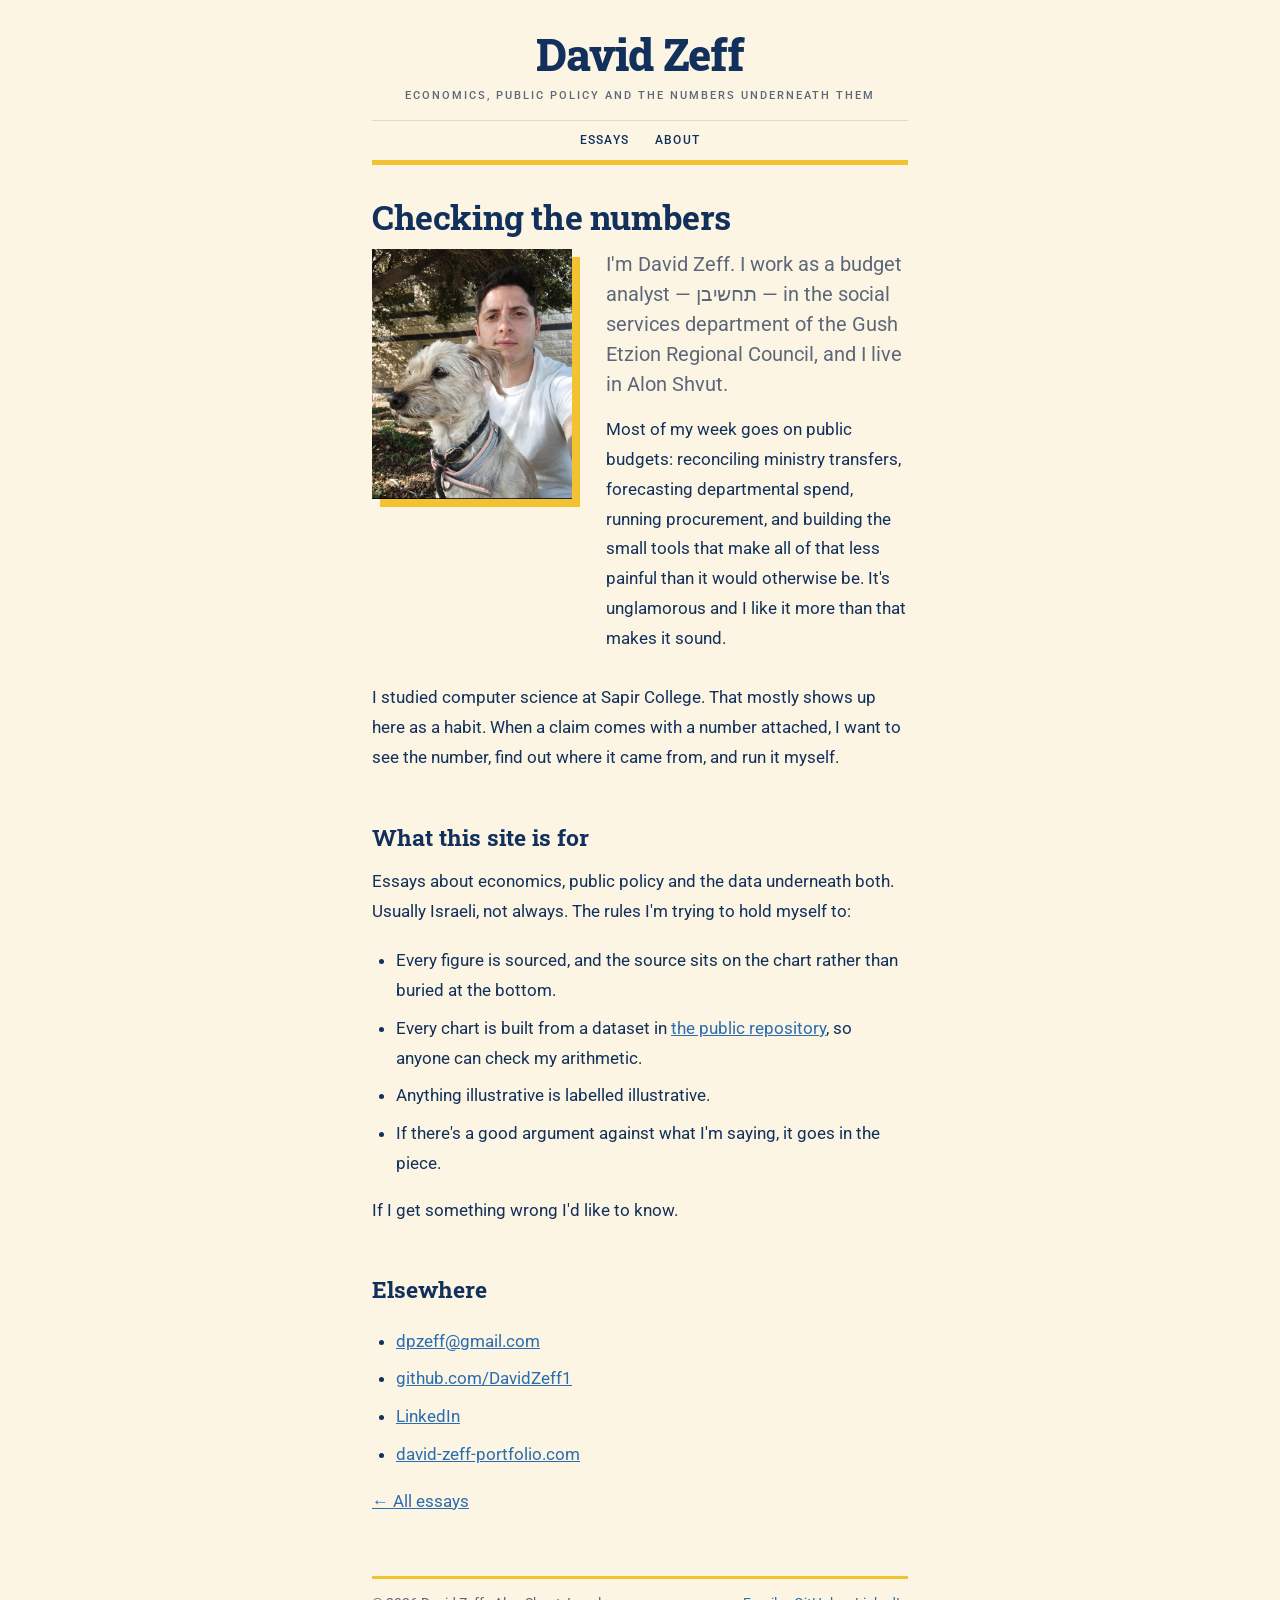
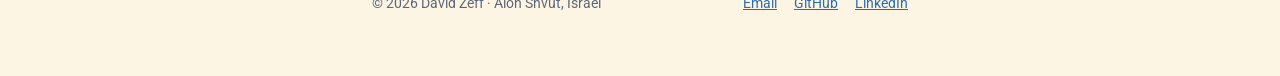
==== commit 7ba84ab7: "." ====
--- a/about.html
+++ b/about.html
@@ -8,6 +8,17 @@
       name="description"
       content="David Zeff — budget analyst at the Gush Etzion Regional Council, writing about economics, policy and data."
     />
+    <meta name="author" content="David Zeff" />
+    <meta property="og:type" content="profile" />
+    <meta property="og:title" content="About — David Zeff" />
+    <meta
+      property="og:description"
+      content="Budget analyst at the Gush Etzion Regional Council, writing about economics, policy and data."
+    />
+    <meta property="og:image" content="/assets/og-about.jpg" />
+    <meta property="og:image:width" content="1200" />
+    <meta property="og:image:height" content="630" />
+    <meta name="twitter:card" content="summary_large_image" />
     <link rel="preconnect" href="https://fonts.googleapis.com" />
     <link rel="preconnect" href="https://fonts.gstatic.com" crossorigin />
     <link
@@ -29,18 +40,31 @@
 
     <main id="main">
       <h1>Checking the numbers</h1>
-      <p class="deck">
-        I'm David Zeff. I work as a budget analyst — תחשיבן — in the social
-        services department of the Gush Etzion Regional Council, and I live in
-        Alon Shvut.
-      </p>
 
-      <p>
-        Most of my week goes on public budgets: reconciling ministry transfers,
-        forecasting departmental spend, running procurement, and building the
-        small tools that make all of that less painful than it would otherwise
-        be. It's unglamorous and I like it more than that makes it sound.
-      </p>
+      <div class="bio">
+        <div class="bio__pic">
+          <img
+            src="assets/portrait.jpg"
+            width="640"
+            height="800"
+            alt="David Zeff outdoors with his dog, a scruffy cream-coloured terrier, in front of a Jerusalem-stone wall."
+          />
+        </div>
+        <div class="bio__txt">
+          <p class="deck">
+            I'm David Zeff. I work as a budget analyst — תחשיבן — in the social
+            services department of the Gush Etzion Regional Council, and I live
+            in Alon Shvut.
+          </p>
+          <p>
+            Most of my week goes on public budgets: reconciling ministry
+            transfers, forecasting departmental spend, running procurement, and
+            building the small tools that make all of that less painful than it
+            would otherwise be. It's unglamorous and I like it more than that
+            makes it sound.
+          </p>
+        </div>
+      </div>
 
       <p>
         I studied computer science at Sapir College. That mostly shows up here
--- a/assets/styles.css
+++ b/assets/styles.css
@@ -147,6 +147,27 @@
    pushing the whole page sideways. */
 .scroller { overflow-x: auto; margin: 28px 0; }
 
+/* --- portrait: photo beside the intro, stacking on narrow screens ------
+   The marigold offset is the accent doing the work a border would do
+   badly against a photograph. It needs the right/bottom margin or the
+   flex box clips it. */
+.bio { display: flex; gap: 26px; align-items: flex-start; margin: 0 0 10px; }
+.bio__pic { flex: 0 0 auto; width: 200px; margin: 0 8px 8px 0; }
+.bio__pic img { display: block; width: 100%; height: auto;
+                box-shadow: 8px 8px 0 var(--marigold); }
+.bio__txt { flex: 1; min-width: 0; }
+.bio__txt > :first-child { margin-top: 0; }
+
+.avatar { display: block; width: 104px; height: 104px; flex: 0 0 auto;
+          border-radius: 50%; object-fit: cover; object-position: 50% 28%;
+          border: 3px solid var(--marigold); }
+
+@media (max-width: 560px) {
+  .bio { display: block; }
+  .bio__pic { width: 160px; margin: 0 8px 22px 0; }
+  .bio .avatar { margin-bottom: 16px; }
+}
+
 /* --- story cards: each one a bordered box, thumbnails all the same size --- */
 .posts { display: grid; gap: 14px; list-style: none; padding: 0; margin: 0 0 30px; }
 .card { display: flex; align-items: flex-start; gap: 14px; margin: 0; padding: 14px;
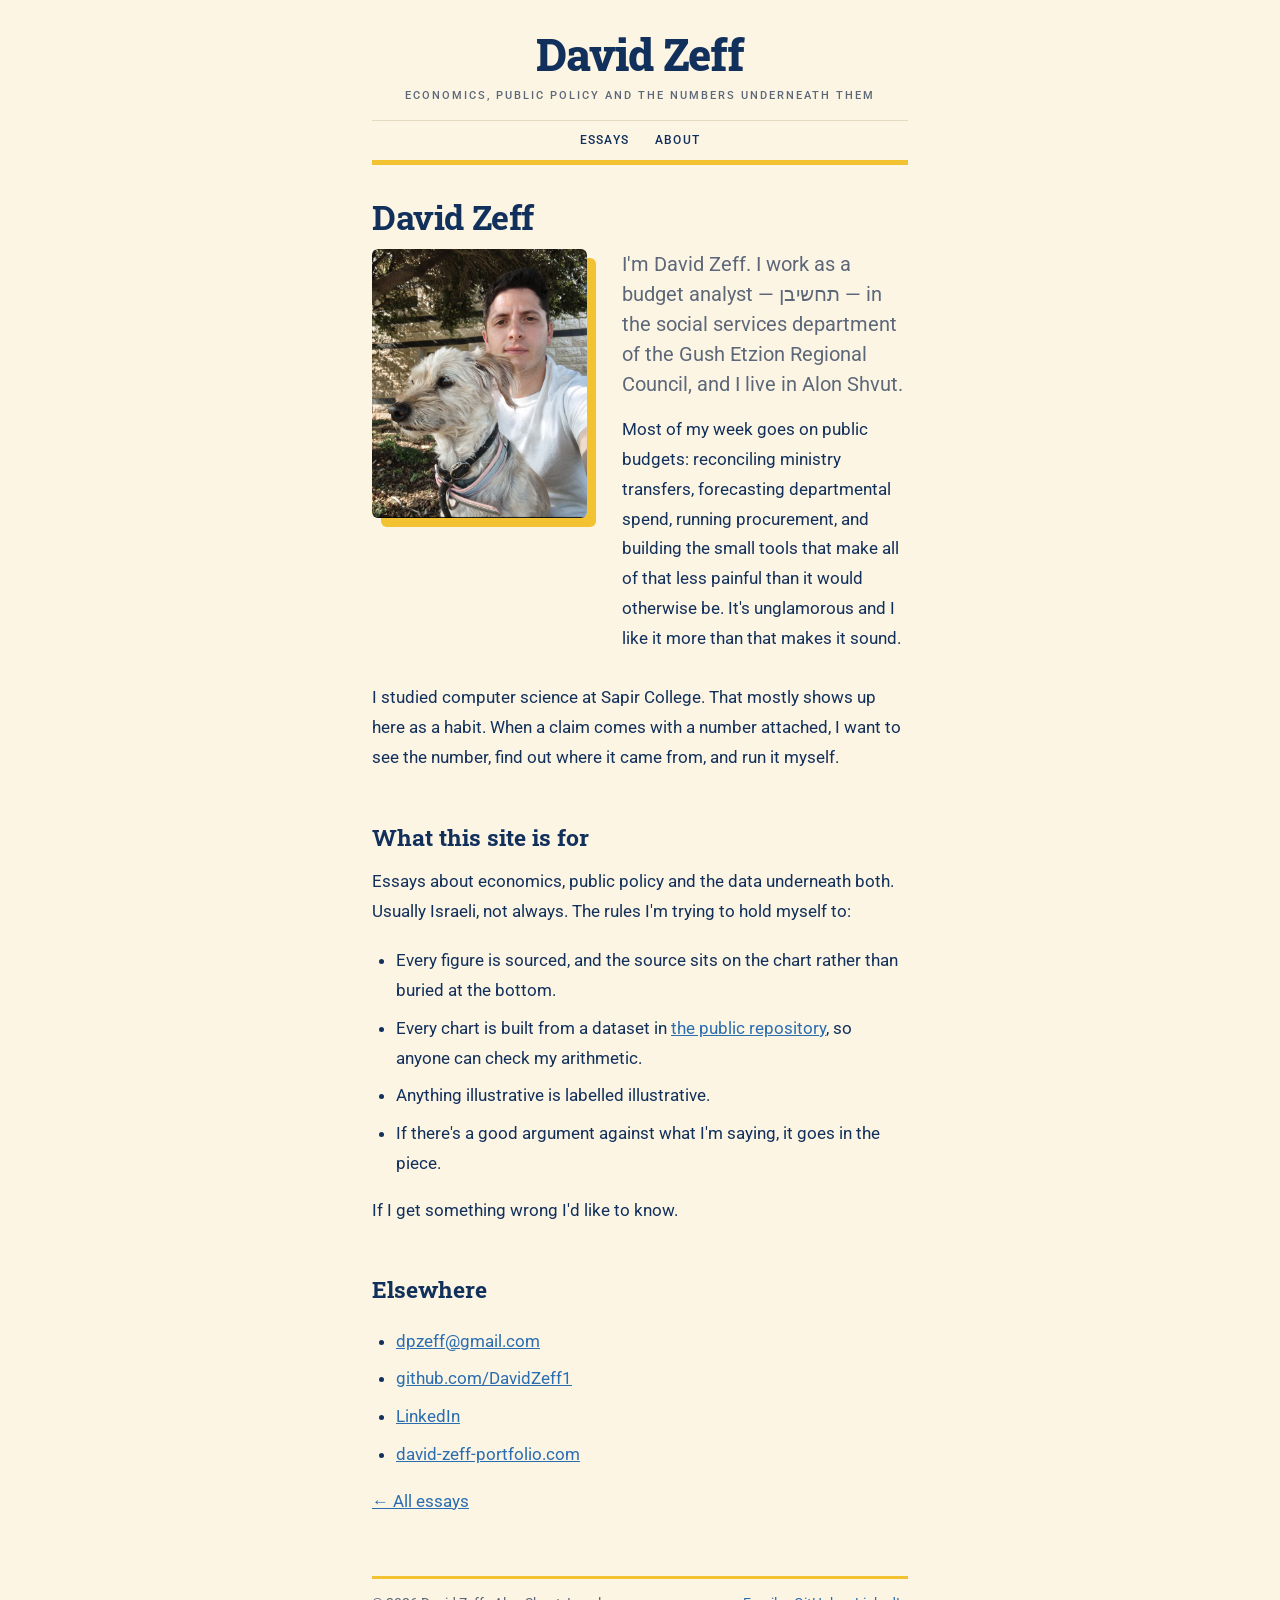
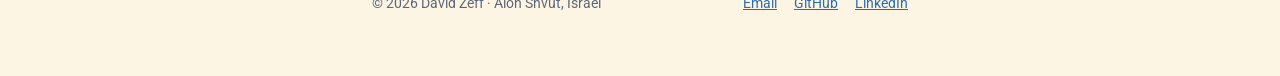
==== commit 625c579f: "." ====
--- a/about.html
+++ b/about.html
@@ -39,7 +39,7 @@
     </header>
 
     <main id="main">
-      <h1>Checking the numbers</h1>
+      <h1>David Zeff</h1>
 
       <div class="bio">
         <div class="bio__pic">
--- a/assets/styles.css
+++ b/assets/styles.css
@@ -152,20 +152,15 @@
    badly against a photograph. It needs the right/bottom margin or the
    flex box clips it. */
 .bio { display: flex; gap: 26px; align-items: flex-start; margin: 0 0 10px; }
-.bio__pic { flex: 0 0 auto; width: 200px; margin: 0 8px 8px 0; }
-.bio__pic img { display: block; width: 100%; height: auto;
-                box-shadow: 8px 8px 0 var(--marigold); }
+.bio__pic { flex: 0 0 auto; width: 215px; margin: 0 9px 9px 0; }
+.bio__pic img { display: block; width: 100%; height: auto; border-radius: 6px;
+                box-shadow: 9px 9px 0 var(--marigold); }
 .bio__txt { flex: 1; min-width: 0; }
 .bio__txt > :first-child { margin-top: 0; }
 
-.avatar { display: block; width: 104px; height: 104px; flex: 0 0 auto;
-          border-radius: 50%; object-fit: cover; object-position: 50% 28%;
-          border: 3px solid var(--marigold); }
-
-@media (max-width: 560px) {
+@media (max-width: 620px) {
   .bio { display: block; }
-  .bio__pic { width: 160px; margin: 0 8px 22px 0; }
-  .bio .avatar { margin-bottom: 16px; }
+  .bio__pic { width: 190px; margin: 0 9px 24px 0; }
 }
 
 /* --- story cards: each one a bordered box, thumbnails all the same size --- */
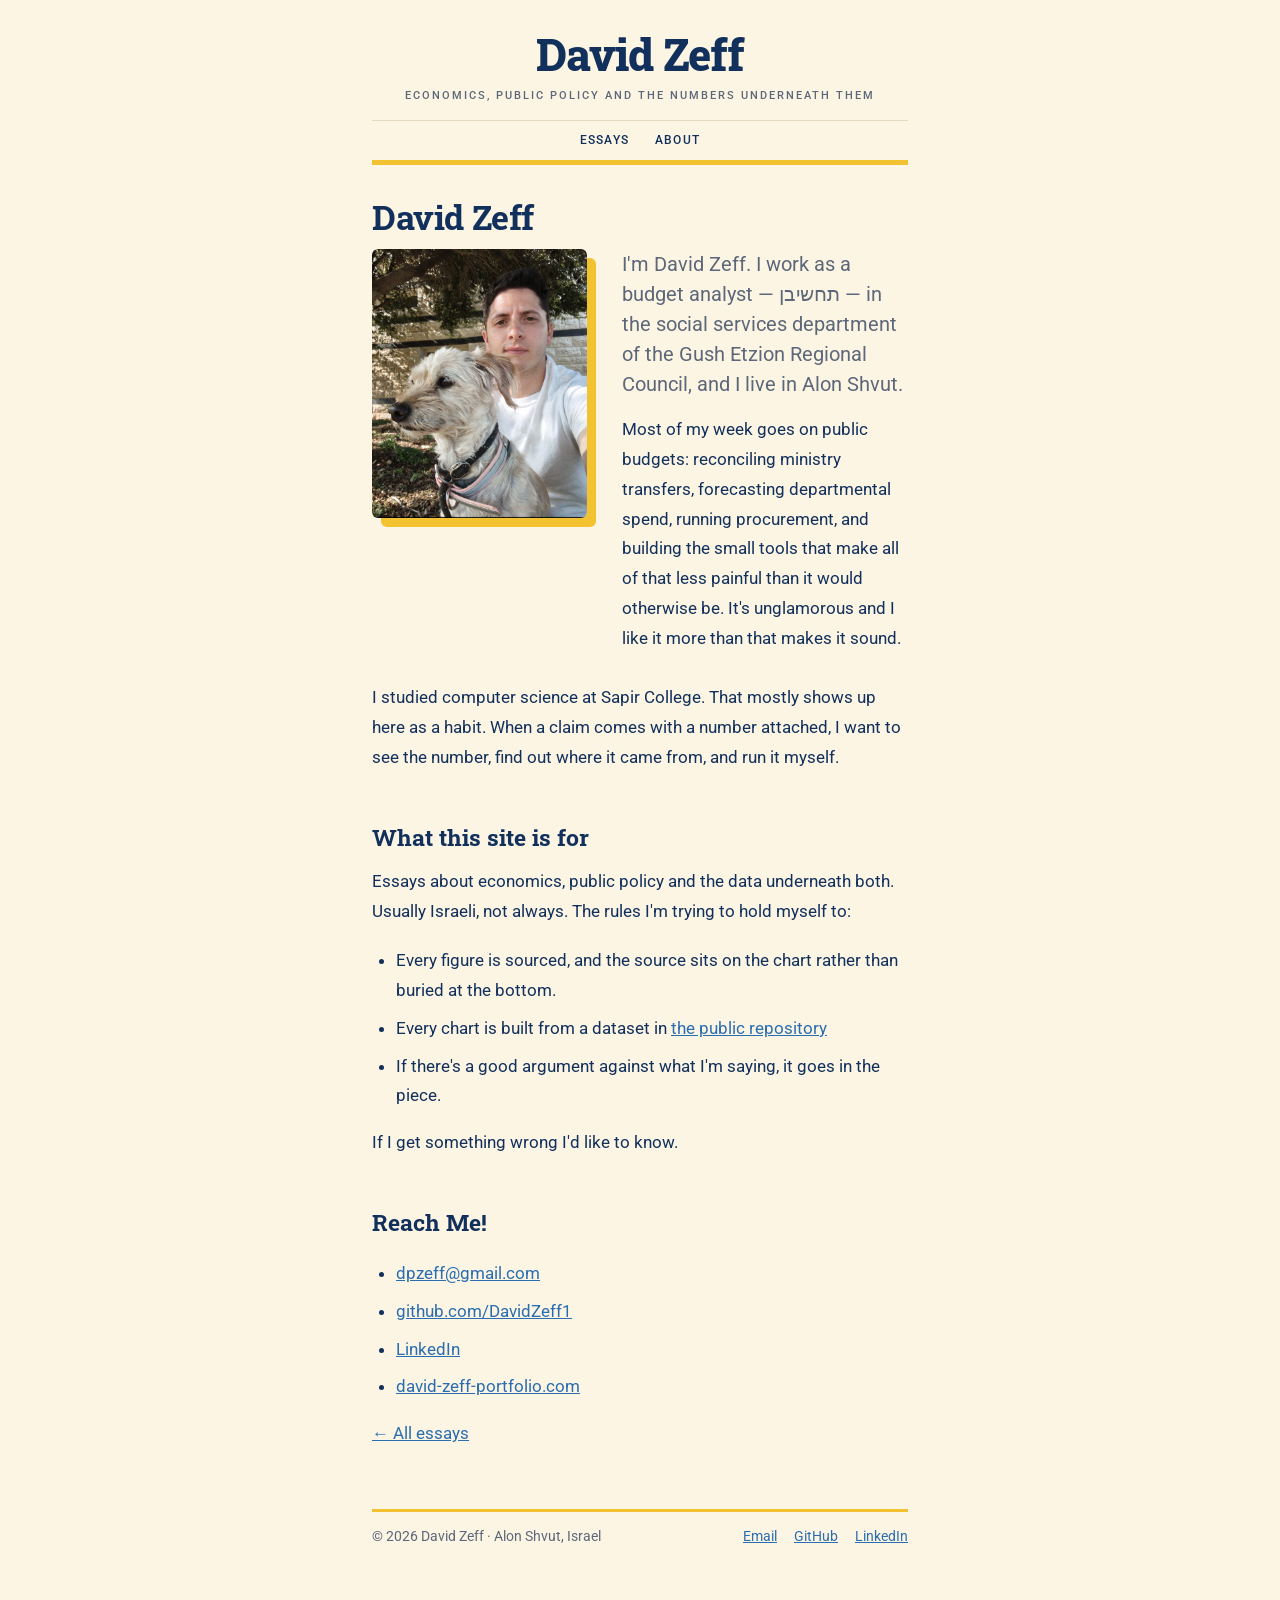
==== commit d83a9e86: "." ====
--- a/about.html
+++ b/about.html
@@ -86,10 +86,8 @@
         </li>
         <li>
           Every chart is built from a dataset in
-          <a href="https://github.com/DavidZeff1">the public repository</a>, so
-          anyone can check my arithmetic.
+          <a href="https://github.com/DavidZeff1">the public repository</a>
         </li>
-        <li>Anything illustrative is labelled illustrative.</li>
         <li>
           If there's a good argument against what I'm saying, it goes in the
           piece.
@@ -98,7 +96,7 @@
 
       <p>If I get something wrong I'd like to know.</p>
 
-      <h2>Elsewhere</h2>
+      <h2>Reach Me!</h2>
       <ul>
         <li><a href="mailto:dpzeff@gmail.com">dpzeff@gmail.com</a></li>
         <li>
